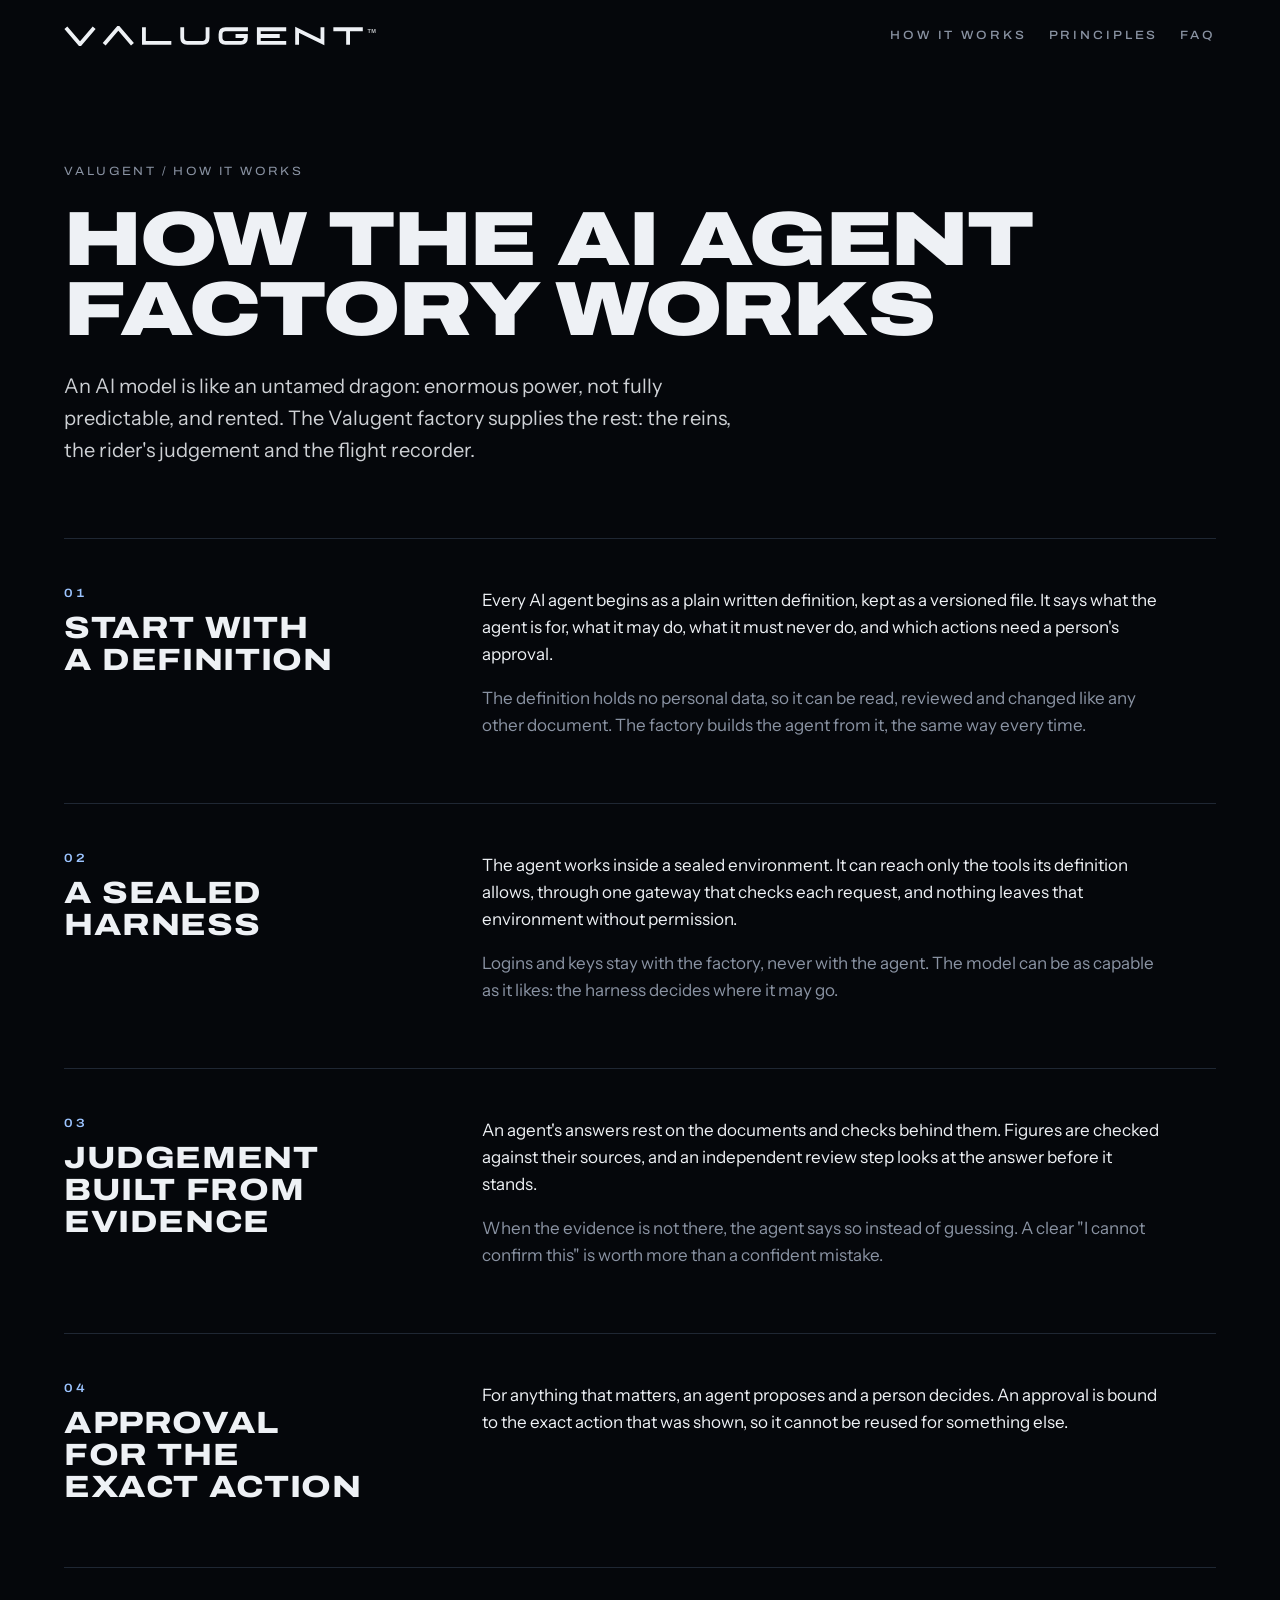
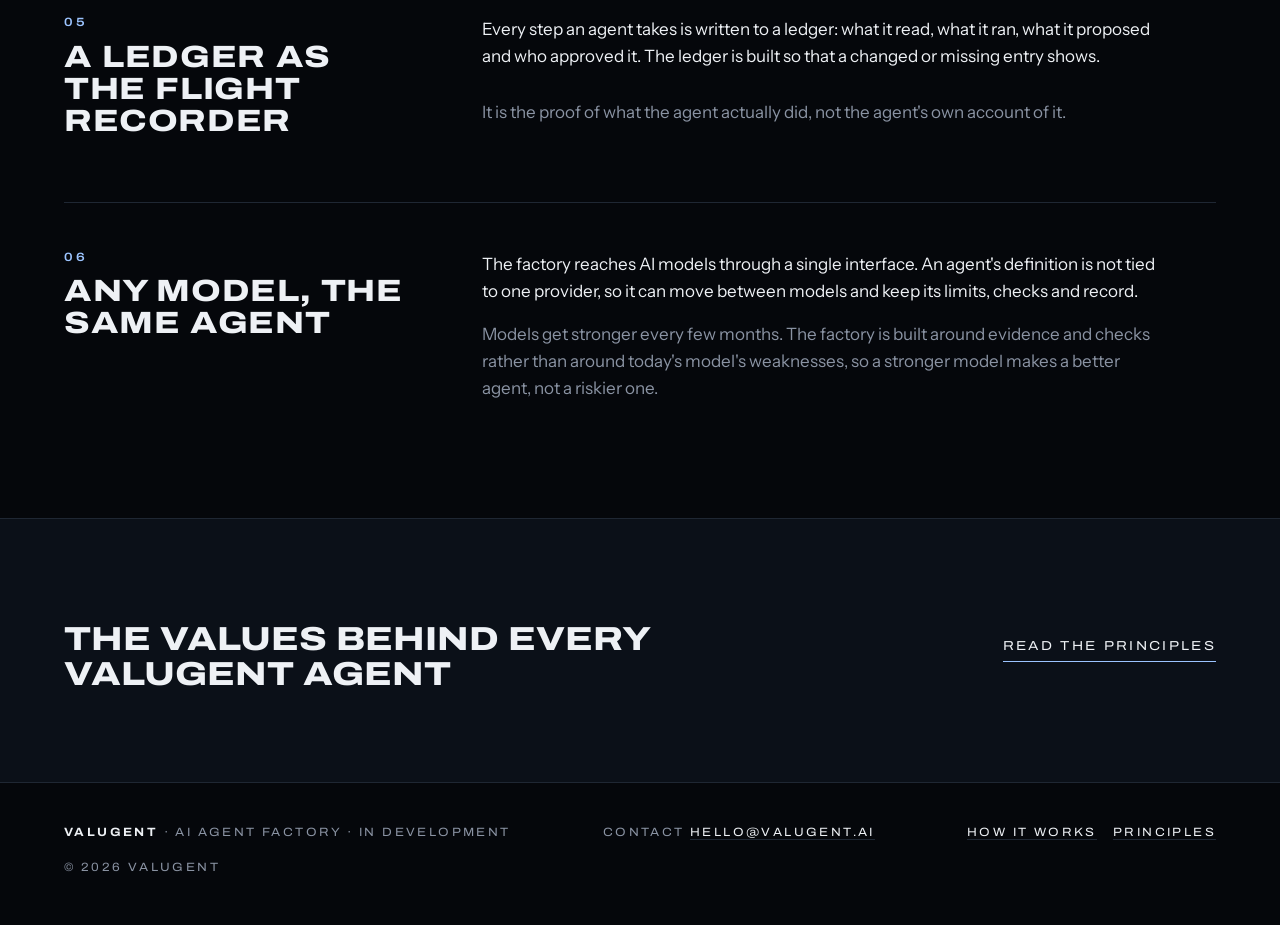
==== approach/index.html @ 18ab92a9 "Logo: a small TM beside VALUGENT (trade mark filed 27 Nov 2026) Co-Authored-By: Claude Opus 5.5 <nor" ====
<!DOCTYPE html>
<html lang="en">
<head>
<meta charset="utf-8">
<meta name="viewport" content="width=device-width, initial-scale=1">
<title>How the AI agent factory works | Valugent</title>
<meta name="description" content="How the Valugent AI agent factory builds trustworthy AI agents: a written definition, a sealed harness, evidence-based judgement, approval for each exact action, and a ledger of everything the agent does.">
<link rel="canonical" href="https://valugent.ai/approach/">
<meta name="robots" content="index, follow, max-image-preview:large">
<meta name="theme-color" content="#05070b">
<link rel="icon" href="/favicon.svg" type="image/svg+xml">
<link rel="apple-touch-icon" href="/apple-touch-icon.png">
<meta property="og:type" content="website">
<meta property="og:site_name" content="Valugent">
<meta property="og:locale" content="en_AU">
<meta property="og:title" content="How the AI agent factory works | Valugent">
<meta property="og:description" content="How the Valugent AI agent factory builds trustworthy AI agents: a written definition, a sealed harness, evidence-based judgement, approval for each exact action, and a ledger of everything the agent does.">
<meta property="og:url" content="https://valugent.ai/approach/">
<meta property="og:image" content="https://valugent.ai/og.png">
<meta property="og:image:width" content="1200">
<meta property="og:image:height" content="630">
<meta property="og:image:alt" content="Valugent: values-driven AI agents">
<meta name="twitter:card" content="summary_large_image">
<meta name="twitter:title" content="How the AI agent factory works | Valugent">
<meta name="twitter:description" content="How the Valugent AI agent factory builds trustworthy AI agents: a written definition, a sealed harness, evidence-based judgement, approval for each exact action, and a ledger of everything the agent does.">
<meta name="twitter:image" content="https://valugent.ai/og.png">
<link rel="preconnect" href="https://fonts.googleapis.com">
<link rel="preconnect" href="https://fonts.gstatic.com" crossorigin>
<link href="https://fonts.googleapis.com/css2?family=Archivo:wdth,wght@62..125,400..900&family=Instrument+Sans:wght@400;500&display=swap" rel="stylesheet">
<script type="application/ld+json">
{
 "@context": "https://schema.org",
 "@graph": [
  {
   "@type": "Organization",
   "@id": "https://valugent.ai/#org",
   "name": "Valugent",
   "url": "https://valugent.ai/",
   "logo": "https://valugent.ai/apple-touch-icon.png",
   "email": "hello@valugent.ai",
   "description": "Valugent is an AI agent factory building values-driven, trustworthy AI agents.",
   "slogan": "Values-driven AI agents"
  },
  {
   "@type": "BreadcrumbList",
   "itemListElement": [
    {
     "@type": "ListItem",
     "position": 1,
     "name": "Valugent",
     "item": "https://valugent.ai/"
    },
    {
     "@type": "ListItem",
     "position": 2,
     "name": "How it works",
     "item": "https://valugent.ai/approach/"
    }
   ]
  },
  {
   "@type": "WebPage",
   "name": "How the AI agent factory works",
   "url": "https://valugent.ai/approach/",
   "about": {
    "@id": "https://valugent.ai/#org"
   }
  }
 ]
}
</script>
<style>

/* One visual world: a thinking brain in the dark, its connections firing. Full-bleed bands, wide uppercase display type, a quiet top bar. */
:root {
  --night: #05070b;
  --deep: #0b1018;
  --ink: #eef1f5;
  --dim: #8a93a3;
  --line: #1f2733;
  --glow: #9cc4ff;
  --display: "Archivo", "Helvetica Neue", Arial, sans-serif;
  --body: "Instrument Sans", "Helvetica Neue", Arial, sans-serif;
  color-scheme: dark;
}
* { box-sizing: border-box; margin: 0; }
html, body { background: var(--night); color: var(--ink); }
body { font-family: var(--body); font-size: 17px; line-height: 1.6; -webkit-font-smoothing: antialiased; }
a { color: var(--ink); }
a:focus-visible { outline: 2px solid var(--glow); outline-offset: 4px; }

.bar {
  position: absolute; inset: 0 0 auto 0; z-index: 3;
  display: flex; justify-content: space-between; align-items: center; gap: 16px;
  padding: 26px clamp(16px, 5vw, 64px);
}
.mark { display: block; width: clamp(179px, 25.3vw, 316px); height: auto; color: var(--ink); }
.status {
  font-family: var(--display); font-weight: 500; font-stretch: 110%;
  letter-spacing: 0.24em; font-size: 12px; text-transform: uppercase; color: var(--dim);
}

.hero {
  position: relative; overflow: hidden;
  min-height: min(760px, 92svh);
  display: grid; align-items: end;
  padding: 140px clamp(16px, 5vw, 64px) clamp(56px, 9vw, 110px);
}
.hero { cursor: grab; touch-action: pan-y; }
.hero.dragging { cursor: grabbing; user-select: none; -webkit-user-select: none; }
#brain { position: absolute; inset: 0; width: 100%; height: 100%; display: block; }
.hero::after {
  content: ""; position: absolute; inset: 0; z-index: 1; pointer-events: none;
  background: linear-gradient(90deg, rgba(5,7,11,0.78) 0%, rgba(5,7,11,0.3) 45%, rgba(5,7,11,0) 70%),
              linear-gradient(0deg, rgba(5,7,11,0.9) 0%, rgba(5,7,11,0) 38%);
}
.hero-copy { position: relative; z-index: 2; display: grid; gap: 28px; max-width: 1100px; }
h1 {
  font-family: var(--display); font-weight: 900; font-stretch: 125%;
  text-transform: uppercase; line-height: 0.92; letter-spacing: -0.01em;
  font-size: clamp(36px, 6.4vw, 100px);
  text-wrap: balance;
}
.lede { max-width: 34em; font-size: clamp(17px, 1.6vw, 20px); color: var(--ink); opacity: 0.86; text-wrap: pretty; }

.band {
  border-top: 1px solid var(--line);
  background: var(--deep);
  padding: clamp(56px, 8vw, 104px) clamp(16px, 5vw, 64px);
  display: grid; grid-template-columns: repeat(4, minmax(0, 1fr)); gap: clamp(24px, 4vw, 56px);
}
.part { display: grid; gap: 10px; align-content: start; }
.part h2 {
  font-family: var(--display); font-weight: 800; font-stretch: 125%;
  text-transform: uppercase; letter-spacing: 0.04em; font-size: clamp(20px, 2.2vw, 28px); line-height: 1.05;
}
.part p { color: var(--dim); max-width: 26em; }

footer {
  border-top: 1px solid var(--line);
  padding: 40px clamp(16px, 5vw, 64px) 48px;
  display: flex; flex-wrap: wrap; justify-content: space-between; gap: 16px 40px;
  font-family: var(--display); font-stretch: 110%; text-transform: uppercase;
  letter-spacing: 0.2em; font-size: 12px; color: var(--dim);
}
footer strong { color: var(--ink); font-weight: 700; }

.about {
  padding: clamp(64px, 9vw, 120px) clamp(16px, 5vw, 64px);
  display: grid; grid-template-columns: minmax(0, 5fr) minmax(0, 7fr); gap: clamp(28px, 5vw, 80px);
  border-top: 1px solid var(--line);
}
.label {
  font-family: var(--display); font-weight: 600; font-stretch: 115%; text-transform: uppercase;
  letter-spacing: 0.24em; font-size: 12px; color: var(--glow);
}
.about h2, .principles h2 {
  font-family: var(--display); font-weight: 900; font-stretch: 125%; text-transform: uppercase;
  line-height: 0.98; font-size: clamp(30px, 4.2vw, 60px); margin-top: 16px; text-wrap: balance;
}
.about .copy { display: grid; gap: 20px; max-width: 38em; align-content: start; font-size: clamp(17px, 1.4vw, 19px); }
.about .copy p { color: var(--dim); }
.about .copy p:first-child { color: var(--ink); }
.principles { padding: clamp(64px, 9vw, 120px) clamp(16px, 5vw, 64px); border-top: 1px solid var(--line); }
.principles ol {
  list-style: none; padding: 0; margin-top: clamp(32px, 4vw, 56px);
  display: grid; grid-template-columns: repeat(auto-fit, minmax(220px, 1fr)); gap: 1px; background: var(--line);
  border: 1px solid var(--line);
}
.principles li { background: var(--night); padding: 28px 24px 32px; display: grid; gap: 10px; align-content: start; }
.principles li span {
  font-family: var(--display); font-stretch: 110%; font-size: 12px; letter-spacing: 0.2em; color: var(--glow);
  font-variant-numeric: tabular-nums;
}
.principles h3 {
  font-family: var(--display); font-weight: 800; font-stretch: 120%; text-transform: uppercase;
  letter-spacing: 0.03em; font-size: 19px; line-height: 1.15;
}
.principles li p { color: var(--dim); font-size: 16px; }
footer a { color: var(--ink); text-decoration: none; border-bottom: 1px solid var(--line); }
footer a:hover, footer a:focus-visible { border-color: var(--ink); }
.status a { color: var(--dim); text-decoration: none; }
.status a:hover, .status a:focus-visible { color: var(--ink); }

@media (max-width: 760px) {
  .about { grid-template-columns: 1fr; }
  .band { grid-template-columns: 1fr 1fr; }
  .status { display: none; }
}

.status { display: flex; gap: 22px; }
.page .bar { position: relative; }
.crumbs { font-family: var(--display); font-stretch: 110%; text-transform: uppercase; letter-spacing: 0.2em;
  font-size: 12px; color: var(--dim); }
.crumbs a { color: var(--dim); text-decoration: none; }
.crumbs a:hover, .crumbs a:focus-visible { color: var(--ink); }
.page-head { padding: clamp(40px, 7vw, 96px) clamp(16px, 5vw, 64px) clamp(40px, 6vw, 72px); display: grid; gap: 24px;
  max-width: 1200px; }
.page-head h1 { font-size: clamp(36px, 6vw, 92px); }
.prose { padding: 0 clamp(16px, 5vw, 64px) clamp(64px, 9vw, 120px); display: grid; gap: clamp(40px, 5vw, 64px); }
.prose section { display: grid; grid-template-columns: minmax(0, 4fr) minmax(0, 8fr); gap: clamp(20px, 4vw, 64px);
  border-top: 1px solid var(--line); padding-top: clamp(28px, 4vw, 48px); }
.prose h2 { font-family: var(--display); font-weight: 800; font-stretch: 120%; text-transform: uppercase;
  font-size: clamp(22px, 2.4vw, 32px); line-height: 1.05; letter-spacing: 0.02em; text-wrap: balance; }
.prose h2 span { display: block; font-size: 12px; letter-spacing: 0.24em; color: var(--glow); margin-bottom: 12px;
  font-weight: 600; font-variant-numeric: tabular-nums; }
.prose .body { display: grid; gap: 16px; max-width: 40em; color: var(--dim); font-size: clamp(17px, 1.3vw, 19px); }
.prose .body p:first-child { color: var(--ink); }
.prose .body ul { margin: 0; padding-left: 1.2em; display: grid; gap: 8px; }
.faq { padding: clamp(64px, 9vw, 120px) clamp(16px, 5vw, 64px); border-top: 1px solid var(--line); }
.faq h2 { font-family: var(--display); font-weight: 900; font-stretch: 125%; text-transform: uppercase; line-height: 0.98;
  font-size: clamp(30px, 4.2vw, 60px); margin-top: 16px; text-wrap: balance; }
.faq dl { margin: clamp(32px, 4vw, 56px) 0 0; display: grid; gap: 0; border-top: 1px solid var(--line); }
.faq .qa { display: grid; grid-template-columns: minmax(0, 5fr) minmax(0, 7fr); gap: clamp(16px, 4vw, 64px);
  padding: 28px 0; border-bottom: 1px solid var(--line); }
.faq dt { font-family: var(--display); font-weight: 700; font-stretch: 115%; font-size: clamp(18px, 1.6vw, 22px);
  line-height: 1.25; }
.faq dd { margin: 0; color: var(--dim); max-width: 40em; }
.more { display: inline-block; margin-top: 28px; font-family: var(--display); font-stretch: 115%; text-transform: uppercase;
  letter-spacing: 0.18em; font-size: 13px; color: var(--ink); text-decoration: none; border-bottom: 1px solid var(--glow);
  padding-bottom: 4px; }
.more:hover, .more:focus-visible { color: var(--glow); }
.cta { display: flex; flex-wrap: wrap; align-items: center; gap: 14px 24px; }
.cta span { color: var(--dim); font-size: 15px; max-width: 26em; }
.btn { display: inline-block; font-family: var(--display); font-weight: 700; font-stretch: 115%; text-transform: uppercase;
  letter-spacing: 0.16em; font-size: 13px; color: #05070b; background: var(--ink); text-decoration: none;
  padding: 15px 26px; border-radius: 2px; transition: background 0.2s, box-shadow 0.2s; }
.btn:hover, .btn:focus-visible { background: var(--glow); box-shadow: 0 0 28px rgba(156,196,255,0.35); }
.next { padding: clamp(48px, 7vw, 96px) clamp(16px, 5vw, 64px); border-top: 1px solid var(--line); background: var(--deep);
  display: flex; flex-wrap: wrap; gap: 16px 48px; align-items: baseline; justify-content: space-between; }
.next p { font-family: var(--display); font-weight: 800; font-stretch: 120%; text-transform: uppercase;
  font-size: clamp(22px, 2.6vw, 36px); line-height: 1.05; max-width: 22em; }
/* the cursor: a small node of light with a ring that follows it (mouse and trackpad only) */
.cur-dot, .cur-ring { position: fixed; left: 0; top: 0; pointer-events: none; z-index: 9999; border-radius: 50%;
  opacity: 0; transition: opacity 0.2s; will-change: transform; }
.cur-dot { width: 6px; height: 6px; margin: -3px 0 0 -3px; background: #eef1f5;
  box-shadow: 0 0 10px 2px rgba(156, 196, 255, 0.9); }
.cur-ring { width: 24px; height: 24px; margin: -12px 0 0 -12px; border: 1px solid rgba(156, 196, 255, 0.55);
  transition: opacity 0.2s, width 0.25s, height 0.25s, margin 0.25s, border-color 0.25s, background 0.25s; }
.has-cursor .cur-dot, .has-cursor .cur-ring { opacity: 1; }
.has-cursor, .has-cursor * , .has-cursor .hero { cursor: none !important; }
.cur-ring.link { width: 38px; height: 38px; margin: -19px 0 0 -19px; background: rgba(156, 196, 255, 0.08);
  border-color: rgba(156, 196, 255, 0.9); }
.cur-ring.brain { width: 44px; height: 44px; margin: -22px 0 0 -22px; border-style: dashed;
  border-color: rgba(156, 196, 255, 0.7); }
.cur-ring.down { width: 16px; height: 16px; margin: -8px 0 0 -8px; background: rgba(156, 196, 255, 0.18); }
/* it fires like a neuron: the dot flashes now and then, a click sends out a burst, and moving leaves faint sparks */
.has-cursor .cur-dot { animation: cur-fire 2.6s infinite; }
@keyframes cur-fire {
  0%, 82%, 100% { box-shadow: 0 0 10px 2px rgba(156, 196, 255, 0.9); background: #eef1f5; }
  86% { box-shadow: 0 0 22px 7px rgba(190, 220, 255, 1), 0 0 44px 14px rgba(156, 196, 255, 0.45); background: #fff; }
  90% { box-shadow: 0 0 8px 1px rgba(156, 196, 255, 0.7); }
  93% { box-shadow: 0 0 18px 5px rgba(190, 220, 255, 0.95); background: #fff; }
}
.cur-burst, .cur-spark { position: fixed; left: 0; top: 0; pointer-events: none; z-index: 9998; }
.cur-burst i { position: absolute; width: 20px; height: 20px; margin: -10px 0 0 -10px; border-radius: 50%;
  border: 1.5px solid rgba(190, 220, 255, 0.95); box-shadow: 0 0 14px rgba(156, 196, 255, 0.8);
  animation: cur-burst 0.6s ease-out forwards; }
@keyframes cur-burst { from { transform: scale(0.4); opacity: 1; } to { transform: scale(4.2); opacity: 0; } }
.cur-spark i { position: absolute; width: 3px; height: 3px; margin: -1.5px 0 0 -1.5px; border-radius: 50%;
  background: #dce9ff; box-shadow: 0 0 6px 1px rgba(156, 196, 255, 0.9); animation: cur-spark 0.7s ease-out forwards; }
@keyframes cur-spark { to { transform: translate(var(--dx), var(--dy)) scale(0.2); opacity: 0; } }
@media (prefers-reduced-motion: reduce) { .has-cursor .cur-dot { animation: none; } }
/* the principles grid: five across on wide screens, and no filled gap where a row is short */
.principles ol { background: none; border: none; gap: 0; }
.principles li { border: 1px solid var(--line); margin: 0 -1px -1px 0; }
@media (min-width: 1100px) { .principles ol { grid-template-columns: repeat(5, minmax(0, 1fr)); } }
@media (max-width: 760px) {
  .status { display: flex !important; gap: 14px; font-size: 11px; letter-spacing: 0.16em; }
  .prose section, .faq .qa { grid-template-columns: 1fr; }
}
@media (max-width: 760px) { .bar { flex-wrap: wrap; row-gap: 14px; } }
@media (max-width: 480px) {
  h1, .page-head h1 { font-stretch: 100%; font-size: clamp(30px, 9.4vw, 44px); }
  .about h2, .principles h2, .faq h2 { font-stretch: 105%; font-size: clamp(26px, 8vw, 40px); }
  .next p { font-stretch: 105%; }
}

</style>
</head>
<body class="page">
<header class="bar">
  <a href="/" aria-label="Valugent home"><svg class="mark" viewBox="-4 -4 1072 68" role="img" aria-label="Valugent"><g fill="none" stroke="currentColor" stroke-width="13" stroke-linejoin="miter" stroke-miterlimit="10"><path transform="translate(0 0)" d="M2,2 L50,58 L98,2"/><path transform="translate(130 0)" d="M2,58 L50,2 L98,58"/><path transform="translate(260 0)" d="M7,0 V53 H100"/><path transform="translate(390 0)" d="M7,0 V36 Q7,53 24,53 H76 Q93,53 93,36 V0"/><path transform="translate(520 0)" d="M100,7 H24 Q7,7 7,24 V36 Q7,53 24,53 H76 Q93,53 93,36 V30 H58"/><path transform="translate(650 0)" d="M100,7 H7 V53 H100 M7,30 H78"/><path transform="translate(780 0)" d="M7,60 V9 L93,51 V0"/><path transform="translate(910 0)" d="M0,7 H100 M50,7 V60"/></g><text x="1026" y="20" fill="currentColor" font-family="Helvetica, Arial, sans-serif" font-size="19" font-weight="700" letter-spacing="1" opacity="0.8" aria-hidden="true">TM</text></svg></a>
  <nav class="status" aria-label="Main"><a href="/approach/" aria-current="page">How it works</a><a href="/principles/">Principles</a><a href="/#faq">FAQ</a></nav>
</header>
<main>
  <div class="page-head">
    <p class="crumbs"><a href="/">Valugent</a> / How it works</p>
    <h1>How the AI agent factory works</h1>
    <p class="lede">An AI model is like an untamed dragon: enormous power, not fully predictable, and rented. The Valugent factory supplies the rest: the reins, the rider's judgement and the flight recorder.</p>
  </div>
  <div class="prose">
    <section><h2><span>01</span>Start with a definition</h2><div class="body"><p>Every AI agent begins as a plain written definition, kept as a versioned file. It says what the agent is for, what it may do, what it must never do, and which actions need a person's approval.</p><p>The definition holds no personal data, so it can be read, reviewed and changed like any other document. The factory builds the agent from it, the same way every time.</p></div></section>
    <section><h2><span>02</span>A sealed harness</h2><div class="body"><p>The agent works inside a sealed environment. It can reach only the tools its definition allows, through one gateway that checks each request, and nothing leaves that environment without permission.</p><p>Logins and keys stay with the factory, never with the agent. The model can be as capable as it likes: the harness decides where it may go.</p></div></section>
    <section><h2><span>03</span>Judgement built from evidence</h2><div class="body"><p>An agent's answers rest on the documents and checks behind them. Figures are checked against their sources, and an independent review step looks at the answer before it stands.</p><p>When the evidence is not there, the agent says so instead of guessing. A clear "I cannot confirm this" is worth more than a confident mistake.</p></div></section>
    <section><h2><span>04</span>Approval for the exact action</h2><div class="body"><p>For anything that matters, an agent proposes and a person decides. An approval is bound to the exact action that was shown, so it cannot be reused for something else.</p></div></section>
    <section><h2><span>05</span>A ledger as the flight recorder</h2><div class="body"><p>Every step an agent takes is written to a ledger: what it read, what it ran, what it proposed and who approved it. The ledger is built so that a changed or missing entry shows.</p><p>It is the proof of what the agent actually did, not the agent's own account of it.</p></div></section>
    <section><h2><span>06</span>Any model, the same agent</h2><div class="body"><p>The factory reaches AI models through a single interface. An agent's definition is not tied to one provider, so it can move between models and keep its limits, checks and record.</p><p>Models get stronger every few months. The factory is built around evidence and checks rather than around today's model's weaknesses, so a stronger model makes a better agent, not a riskier one.</p></div></section>
  </div>
  <div class="next"><p>The values behind every Valugent agent</p><a class="more" href="/principles/">Read the principles</a></div>

</main>
<footer>
  <span><strong>Valugent</strong> &middot; AI agent factory &middot; in development</span>
  <span>Contact <a href="mailto:hello@valugent.ai">hello@valugent.ai</a></span>
  <span><a href="/approach/">How it works</a> &nbsp; <a href="/principles/">Principles</a></span>
  <span>&copy; 2026 Valugent</span>
</footer>
<script>
(() => {
  // the cursor: on a mouse or trackpad only; touch screens and keyboards keep their own
  if (!matchMedia("(pointer: fine)").matches) return;
  const still = matchMedia("(prefers-reduced-motion: reduce)").matches;
  const dot = document.createElement("div"), ring = document.createElement("div");
  dot.className = "cur-dot"; ring.className = "cur-ring";
  document.body.append(dot, ring);
  let x = -100, y = -100, rx = -100, ry = -100, shown = false;
  addEventListener("pointermove", e => {
    if (e.pointerType !== "mouse") return;
    x = e.clientX; y = e.clientY;
    if (!shown) { shown = true; rx = x; ry = y; }
    document.documentElement.classList.add("has-cursor");   // back on as soon as the mouse returns to the page
    const t = e.target;
    ring.classList.toggle("link", !!t.closest("a, button"));
    ring.classList.toggle("brain", !t.closest("a, button") && !!t.closest(".hero"));
  });
  function flash(cls, life) {                               // a short-lived spot of light where the cursor is
    const el = document.createElement("div"), i = document.createElement("i");
    el.className = cls; el.style.transform = `translate(${x}px, ${y}px)`;
    if (cls === "cur-spark") {
      const a = Math.random() * Math.PI * 2, r = 8 + Math.random() * 14;
      i.style.setProperty("--dx", `${Math.cos(a) * r}px`); i.style.setProperty("--dy", `${Math.sin(a) * r}px`);
    }
    el.append(i); document.body.append(el);
    setTimeout(() => el.remove(), life);
  }
  let lastSpark = 0, sx = 0, sy = 0;
  if (!still) addEventListener("pointermove", e => {
    if (e.pointerType !== "mouse") return;
    const now = performance.now(), d = Math.hypot(e.clientX - sx, e.clientY - sy);
    if (now - lastSpark > 45 && d > 18) { lastSpark = now; sx = e.clientX; sy = e.clientY; flash("cur-spark", 750); }
  });
  addEventListener("pointerdown", e => { ring.classList.add("down"); if (!still && e.pointerType === "mouse") flash("cur-burst", 650); });
  addEventListener("pointerup", () => ring.classList.remove("down"));
  document.addEventListener("mouseleave", () => document.documentElement.classList.remove("has-cursor"));
  (function move() {
    rx += (x - rx) * (still ? 1 : 0.18); ry += (y - ry) * (still ? 1 : 0.18);
    dot.style.transform = `translate(${x}px, ${y}px)`;
    ring.style.transform = `translate(${rx}px, ${ry}px)`;
    requestAnimationFrame(move);
  })();
})();
</script>

</body>
</html>
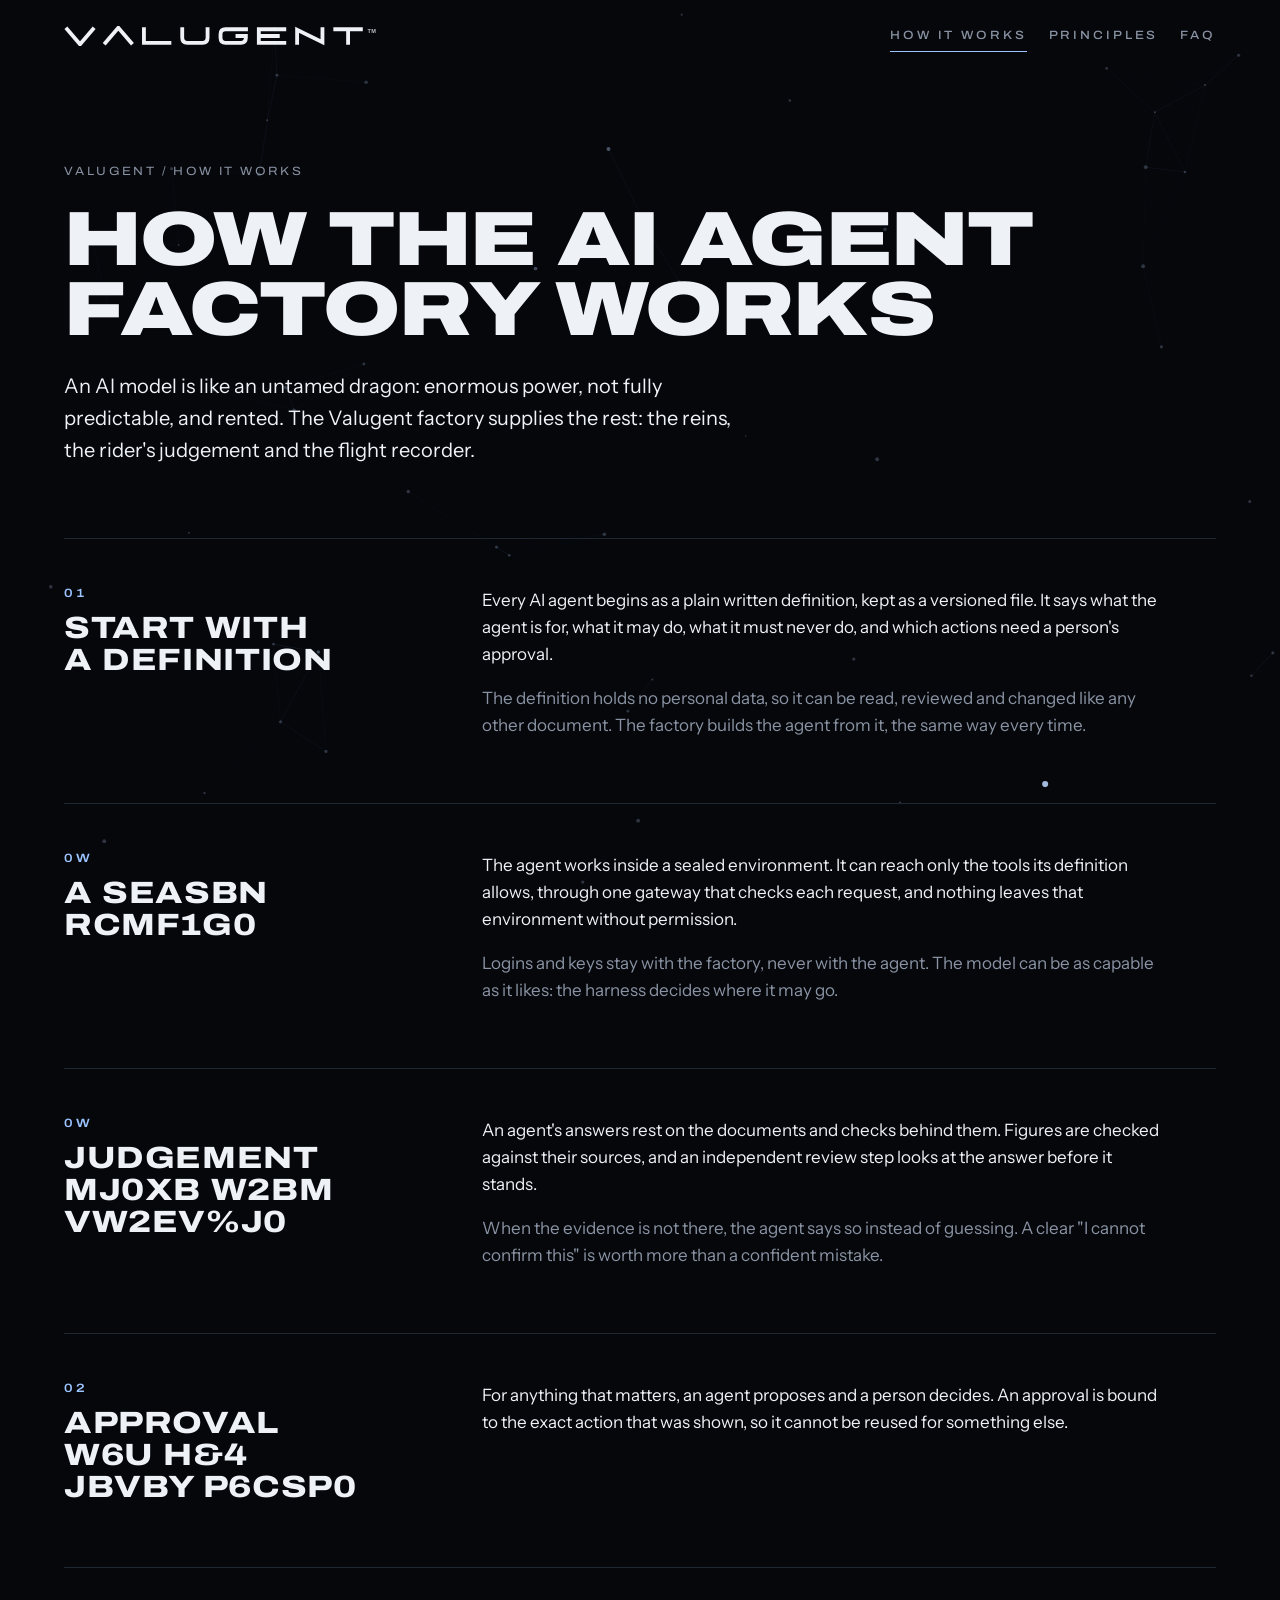
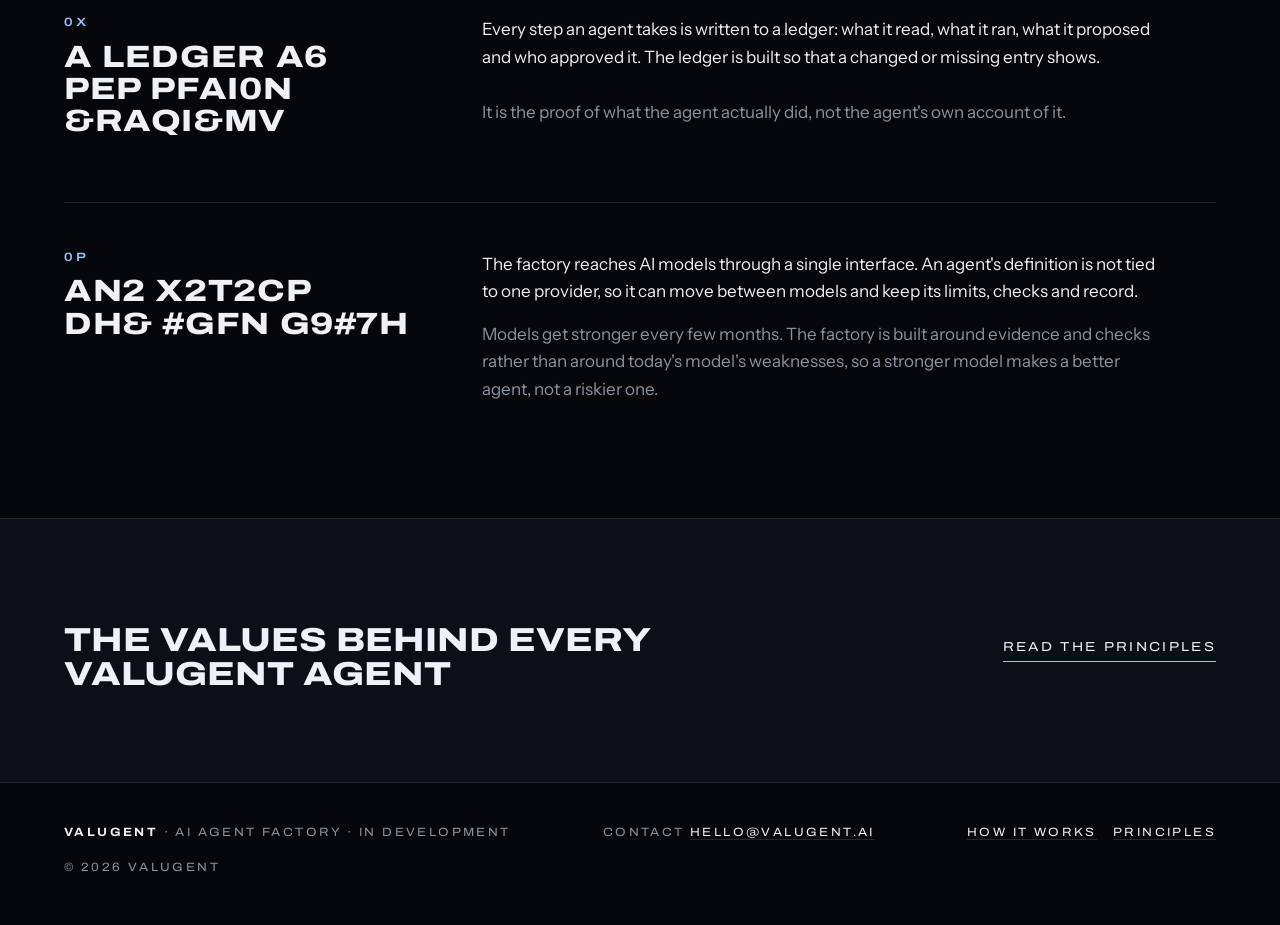
==== commit 32ba3bf5: "Effects: headline rise, scroll reveals, band signal, card spotlight, decoding headings, drifting neu" ====
--- a/approach/index.html
+++ b/approach/index.html
@@ -24,6 +24,7 @@
 <meta name="twitter:title" content="How the AI agent factory works | Valugent">
 <meta name="twitter:description" content="How the Valugent AI agent factory builds trustworthy AI agents: a written definition, a sealed harness, evidence-based judgement, approval for each exact action, and a ledger of everything the agent does.">
 <meta name="twitter:image" content="https://valugent.ai/og.png">
+<script>matchMedia("(prefers-reduced-motion: reduce)").matches || document.documentElement.classList.add("fx")</script>
 <link rel="preconnect" href="https://fonts.googleapis.com">
 <link rel="preconnect" href="https://fonts.gstatic.com" crossorigin>
 <link href="https://fonts.googleapis.com/css2?family=Archivo:wdth,wght@62..125,400..900&family=Instrument+Sans:wght@400;500&display=swap" rel="stylesheet">
@@ -261,6 +262,74 @@
   background: #dce9ff; box-shadow: 0 0 6px 1px rgba(156, 196, 255, 0.9); animation: cur-spark 0.7s ease-out forwards; }
 @keyframes cur-spark { to { transform: translate(var(--dx), var(--dy)) scale(0.2); opacity: 0; } }
 @media (prefers-reduced-motion: reduce) { .has-cursor .cur-dot { animation: none; } }
+/* effects (only when motion is welcome): the headline rises in, sections light up as they come into view, a signal
+   runs along the band, the cards glow where the cursor is, and the brain drifts back as you scroll */
+.progress { position: fixed; inset: 0 0 auto 0; height: 2px; z-index: 50; pointer-events: none; transform-origin: 0 50%;
+  transform: scaleX(var(--sp, 0)); background: linear-gradient(90deg, rgba(156,196,255,0), var(--glow) 40%, #fff);
+  box-shadow: 0 0 12px rgba(156,196,255,0.8); }
+.hero h1 .w { display: inline-block; overflow: hidden; vertical-align: top; padding-bottom: 0.06em; margin-bottom: -0.06em; }
+.hero h1 .w > span { display: inline-block; }
+.shine { background: linear-gradient(100deg, var(--ink) 35%, #cfe2ff 46%, #fff 50%, #cfe2ff 54%, var(--ink) 65%);
+  background-size: 300% 100%; background-position: 100% 0; -webkit-background-clip: text; background-clip: text;
+  color: transparent; }
+.fx .hero h1 .w > span { animation: rise 1.1s cubic-bezier(0.2, 0.8, 0.2, 1) both; animation-delay: var(--d, 0s); }
+.fx .hero h1 .shine { animation: rise 1.1s cubic-bezier(0.2, 0.8, 0.2, 1) both, shine 7s ease-in-out 1.6s infinite;
+  animation-delay: var(--d, 0s), calc(var(--d, 0s) + 1.6s); }
+@keyframes rise { from { transform: translateY(105%); } }
+@keyframes shine { 0% { background-position: 100% 0; } 30%, 100% { background-position: 0 0; } }
+.fx .hero .lede { animation: fade-up 1s cubic-bezier(0.2, 0.8, 0.2, 1) 0.55s both; }
+.fx .hero .cta { animation: fade-up 1s cubic-bezier(0.2, 0.8, 0.2, 1) 0.75s both; }
+@keyframes fade-up { from { opacity: 0; transform: translateY(18px); } }
+.fx #brain { transform: scale(calc(1 + var(--hp, 0) * 0.18)); opacity: calc(1 - var(--hp, 0) * 0.75); }
+.fx .hero-copy { transform: translateY(calc(var(--hp, 0) * -70px)); opacity: calc(1 - var(--hp, 0) * 1.1); }
+.btn { position: relative; overflow: hidden; }
+.btn::after { content: ""; position: absolute; inset: 0 auto 0 -60%; width: 40%; pointer-events: none;
+  background: linear-gradient(100deg, transparent, rgba(255,255,255,0.75), transparent); transform: skewX(-20deg); }
+.fx .btn::after { animation: sheen 4.8s ease-in-out 2s infinite; }
+@keyframes sheen { 0% { left: -60%; } 22%, 100% { left: 130%; } }
+.fx .btn { animation: fade-up 1s cubic-bezier(0.2, 0.8, 0.2, 1) 0.75s both, halo 3.2s ease-in-out 2s infinite; }
+@keyframes halo { 50% { box-shadow: 0 0 34px rgba(156,196,255,0.4); } }
+.fx .reveal { opacity: 0; transform: translateY(30px); filter: blur(6px);
+  transition: opacity 0.9s cubic-bezier(0.2, 0.7, 0.2, 1), transform 0.9s cubic-bezier(0.2, 0.7, 0.2, 1), filter 0.9s;
+  transition-delay: var(--rd, 0s); }
+.fx .reveal.in { opacity: 1; transform: none; filter: none; }
+.band { position: relative; overflow: hidden; }
+.band::before { content: ""; position: absolute; left: 0; top: -1px; height: 2px; width: 30%; pointer-events: none;
+  background: linear-gradient(90deg, transparent, var(--glow), #fff, transparent); box-shadow: 0 0 16px var(--glow);
+  transform: translateX(-100%); }
+.fx .band::before { animation: signal 4.5s cubic-bezier(0.5, 0, 0.5, 1) infinite; }
+@keyframes signal { to { transform: translateX(440%); } }
+.part h2 { transition: color 0.3s, text-shadow 0.3s; }
+.part:hover h2 { color: #fff; text-shadow: 0 0 24px rgba(156,196,255,0.6); }
+.principles li, .faq .qa { position: relative; }
+.principles li::before, .faq .qa::before { content: ""; position: absolute; inset: 0; pointer-events: none; opacity: 0;
+  transition: opacity 0.35s; background: radial-gradient(320px circle at var(--mx, 50%) var(--my, 50%),
+  rgba(156,196,255,0.14), transparent 60%); }
+.principles li:hover::before, .faq .qa:hover::before { opacity: 1; }
+.principles li { transition: border-color 0.35s, box-shadow 0.35s; }
+.principles li:hover { border-color: rgba(156,196,255,0.45); box-shadow: inset 0 0 0 1px rgba(156,196,255,0.15); z-index: 1; }
+.principles li h3 { transition: color 0.3s; }
+.principles li:hover h3 { color: #fff; }
+/* the band lights up part by part as the signal passes through it */
+.fx .band::before { animation-timing-function: linear; }
+.fx .part h2 { animation: lit 4.5s linear infinite; }
+.fx .part:nth-child(1) h2 { animation-delay: 0.55s; }
+.fx .part:nth-child(2) h2 { animation-delay: 1.25s; }
+.fx .part:nth-child(3) h2 { animation-delay: 1.95s; }
+.fx .part:nth-child(4) h2 { animation-delay: 2.65s; }
+@keyframes lit { 0%, 32%, 100% { color: var(--ink); text-shadow: none; }
+  6% { color: #fff; text-shadow: 0 0 18px rgba(156,196,255,0.95), 0 0 42px rgba(156,196,255,0.5); } }
+/* pages cross-fade into each other */
+@view-transition { navigation: auto; }
+::view-transition-old(root), ::view-transition-new(root) { animation-duration: 0.45s; }
+@media (prefers-reduced-motion: reduce) { @view-transition { navigation: none; } }
+/* faint neurons drifting behind the page below the hero */
+.neurons { position: fixed; inset: 0; width: 100%; height: 100%; z-index: 0; pointer-events: none; }
+main > *, footer { position: relative; z-index: 1; }
+.status a { position: relative; }
+.status a::after { content: ""; position: absolute; left: 0; right: 0; bottom: -6px; height: 1px; background: var(--glow);
+  transform: scaleX(0); transform-origin: 0 50%; transition: transform 0.3s; }
+.status a:hover::after, .status a:focus-visible::after, .status a[aria-current]::after { transform: scaleX(1); }
 /* the principles grid: five across on wide screens, and no filled gap where a row is short */
 .principles ol { background: none; border: none; gap: 0; }
 .principles li { border: 1px solid var(--line); margin: 0 -1px -1px 0; }
@@ -279,6 +348,7 @@
 </style>
 </head>
 <body class="page">
+<div class="progress" aria-hidden="true"></div>
 <header class="bar">
   <a href="/" aria-label="Valugent home"><svg class="mark" viewBox="-4 -4 1072 68" role="img" aria-label="Valugent"><g fill="none" stroke="currentColor" stroke-width="13" stroke-linejoin="miter" stroke-miterlimit="10"><path transform="translate(0 0)" d="M2,2 L50,58 L98,2"/><path transform="translate(130 0)" d="M2,58 L50,2 L98,58"/><path transform="translate(260 0)" d="M7,0 V53 H100"/><path transform="translate(390 0)" d="M7,0 V36 Q7,53 24,53 H76 Q93,53 93,36 V0"/><path transform="translate(520 0)" d="M100,7 H24 Q7,7 7,24 V36 Q7,53 24,53 H76 Q93,53 93,36 V30 H58"/><path transform="translate(650 0)" d="M100,7 H7 V53 H100 M7,30 H78"/><path transform="translate(780 0)" d="M7,60 V9 L93,51 V0"/><path transform="translate(910 0)" d="M0,7 H100 M50,7 V60"/></g><text x="1026" y="20" fill="currentColor" font-family="Helvetica, Arial, sans-serif" font-size="19" font-weight="700" letter-spacing="1" opacity="0.8" aria-hidden="true">TM</text></svg></a>
   <nav class="status" aria-label="Main"><a href="/approach/" aria-current="page">How it works</a><a href="/principles/">Principles</a><a href="/#faq">FAQ</a></nav>
@@ -351,6 +421,99 @@
   })();
 })();
 </script>
+<script>
+(() => {
+  // effects: off when someone asks for less motion, and the page reads the same without them
+  if (!document.documentElement.classList.contains("fx")) return;
+  const fine = matchMedia("(pointer: fine)").matches;
+  const els = document.querySelectorAll(
+    "main > section:not(.hero) > *, .principles li, .band .part, .faq .qa, .prose section, .page-head > *, .next > *");
+  els.forEach(el => {
+    el.classList.add("reveal");
+    const sibs = [...el.parentElement.children].filter(c => c.matches(".part, li, .qa"));
+    const i = sibs.indexOf(el);
+    if (i > 0) el.style.setProperty("--rd", `${Math.min(i, 6) * 0.08}s`);
+  });
+  const io = new IntersectionObserver(es => es.forEach(e => {
+    if (e.isIntersecting) { e.target.classList.add("in"); io.unobserve(e.target); }
+  }), { rootMargin: "0px 0px -8% 0px" });
+  els.forEach(el => io.observe(el));
+  const bar = document.querySelector(".progress"), hero = document.querySelector(".hero");
+  let queued = false;
+  function onScroll() {
+    queued = false;
+    const max = document.documentElement.scrollHeight - innerHeight;
+    if (bar) bar.style.setProperty("--sp", max > 0 ? (scrollY / max).toFixed(4) : 0);
+    if (hero) hero.style.setProperty("--hp", Math.min(1, scrollY / hero.offsetHeight).toFixed(4));
+  }
+  addEventListener("scroll", () => { if (!queued) { queued = true; requestAnimationFrame(onScroll); } }, { passive: true });
+  onScroll();
+  // headings decode into place the first time they come into view
+  const GLYPHS = "ABCDEFGHIJKLMNOPQRSTUVWXYZ0123456789#%&";
+  function decode(h) {
+    const nodes = [], walk = document.createTreeWalker(h, NodeFilter.SHOW_TEXT);
+    while (walk.nextNode()) nodes.push([walk.currentNode, walk.currentNode.nodeValue]);
+    if (!nodes.length) return;
+    h.setAttribute("aria-label", h.textContent); h.style.minHeight = `${h.offsetHeight}px`;
+    const start = performance.now(), dur = 900;
+    (function tick(now) {
+      const t = (now - start) / dur;
+      nodes.forEach(([n, text]) => {
+        n.nodeValue = [...text].map((c, i) => c === " " || t > 0.25 + 0.75 * i / text.length ? c
+          : GLYPHS[Math.floor(Math.random() * GLYPHS.length)]).join("");
+      });
+      if (t < 1) requestAnimationFrame(tick);
+      else { nodes.forEach(([n, text]) => { n.nodeValue = text; }); h.removeAttribute("aria-label"); h.style.minHeight = ""; }
+    })(start);
+  }
+  const heads = document.querySelectorAll(".about h2, .principles h2, .faq h2, .prose h2, .page-head h1, .part h2");
+  const hio = new IntersectionObserver(es => es.forEach(e => {
+    if (e.isIntersecting) { hio.unobserve(e.target); setTimeout(() => decode(e.target), 150); }
+  }), { rootMargin: "0px 0px -10% 0px" });
+  heads.forEach(h => hio.observe(h));
+  // faint neurons drift behind the page; nearby ones join, and now and then one fires
+  const cv = document.createElement("canvas"), cx = cv.getContext("2d");
+  cv.className = "neurons"; cv.setAttribute("aria-hidden", "true");
+  document.body.prepend(cv);
+  let W = 0, H = 0, dpr = 1, dots = [];
+  function fit() {
+    dpr = Math.min(devicePixelRatio || 1, 1.5); W = innerWidth; H = innerHeight;
+    cv.width = W * dpr; cv.height = H * dpr; cx.setTransform(dpr, 0, 0, dpr, 0, 0);
+    const want = Math.round(Math.min(70, W * H / 22000));
+    while (dots.length < want) dots.push({ x: Math.random() * W, y: Math.random() * H,
+      vx: (Math.random() - 0.5) * 0.12, vy: (Math.random() - 0.5) * 0.12, r: 0.8 + Math.random() * 1.2, f: 0 });
+    dots.length = want;
+  }
+  fit(); addEventListener("resize", fit);
+  (function drift() {
+    cx.clearRect(0, 0, W, H);
+    if (!hero || scrollY > hero.offsetHeight * 0.4) {
+      for (const d of dots) {
+        d.x = (d.x + d.vx + W) % W; d.y = (d.y + d.vy + H) % H; d.f *= 0.97;
+        if (Math.random() < 0.0012) d.f = 1;
+      }
+      for (let i = 0; i < dots.length; i++) for (let j = i + 1; j < dots.length; j++) {
+        const a = dots[i], b = dots[j], dd = Math.hypot(a.x - b.x, a.y - b.y);
+        if (dd < 140) {
+          cx.strokeStyle = `rgba(156,196,255,${(1 - dd / 140) * (0.07 + 0.3 * Math.max(a.f, b.f))})`;
+          cx.lineWidth = 1; cx.beginPath(); cx.moveTo(a.x, a.y); cx.lineTo(b.x, b.y); cx.stroke();
+        }
+      }
+      for (const d of dots) {
+        cx.fillStyle = `rgba(190,215,255,${0.22 + 0.7 * d.f})`;
+        cx.beginPath(); cx.arc(d.x, d.y, d.r + 1.6 * d.f, 0, Math.PI * 2); cx.fill();
+      }
+    }
+    requestAnimationFrame(drift);
+  })();
+  if (fine) addEventListener("pointermove", e => {           // the cards glow where the cursor is
+    const card = e.target.closest && e.target.closest(".principles li, .faq .qa");
+    if (!card) return;
+    const r = card.getBoundingClientRect();
+    card.style.setProperty("--mx", `${e.clientX - r.left}px`); card.style.setProperty("--my", `${e.clientY - r.top}px`);
+  });
+})();
+</script>
 
 </body>
 </html>
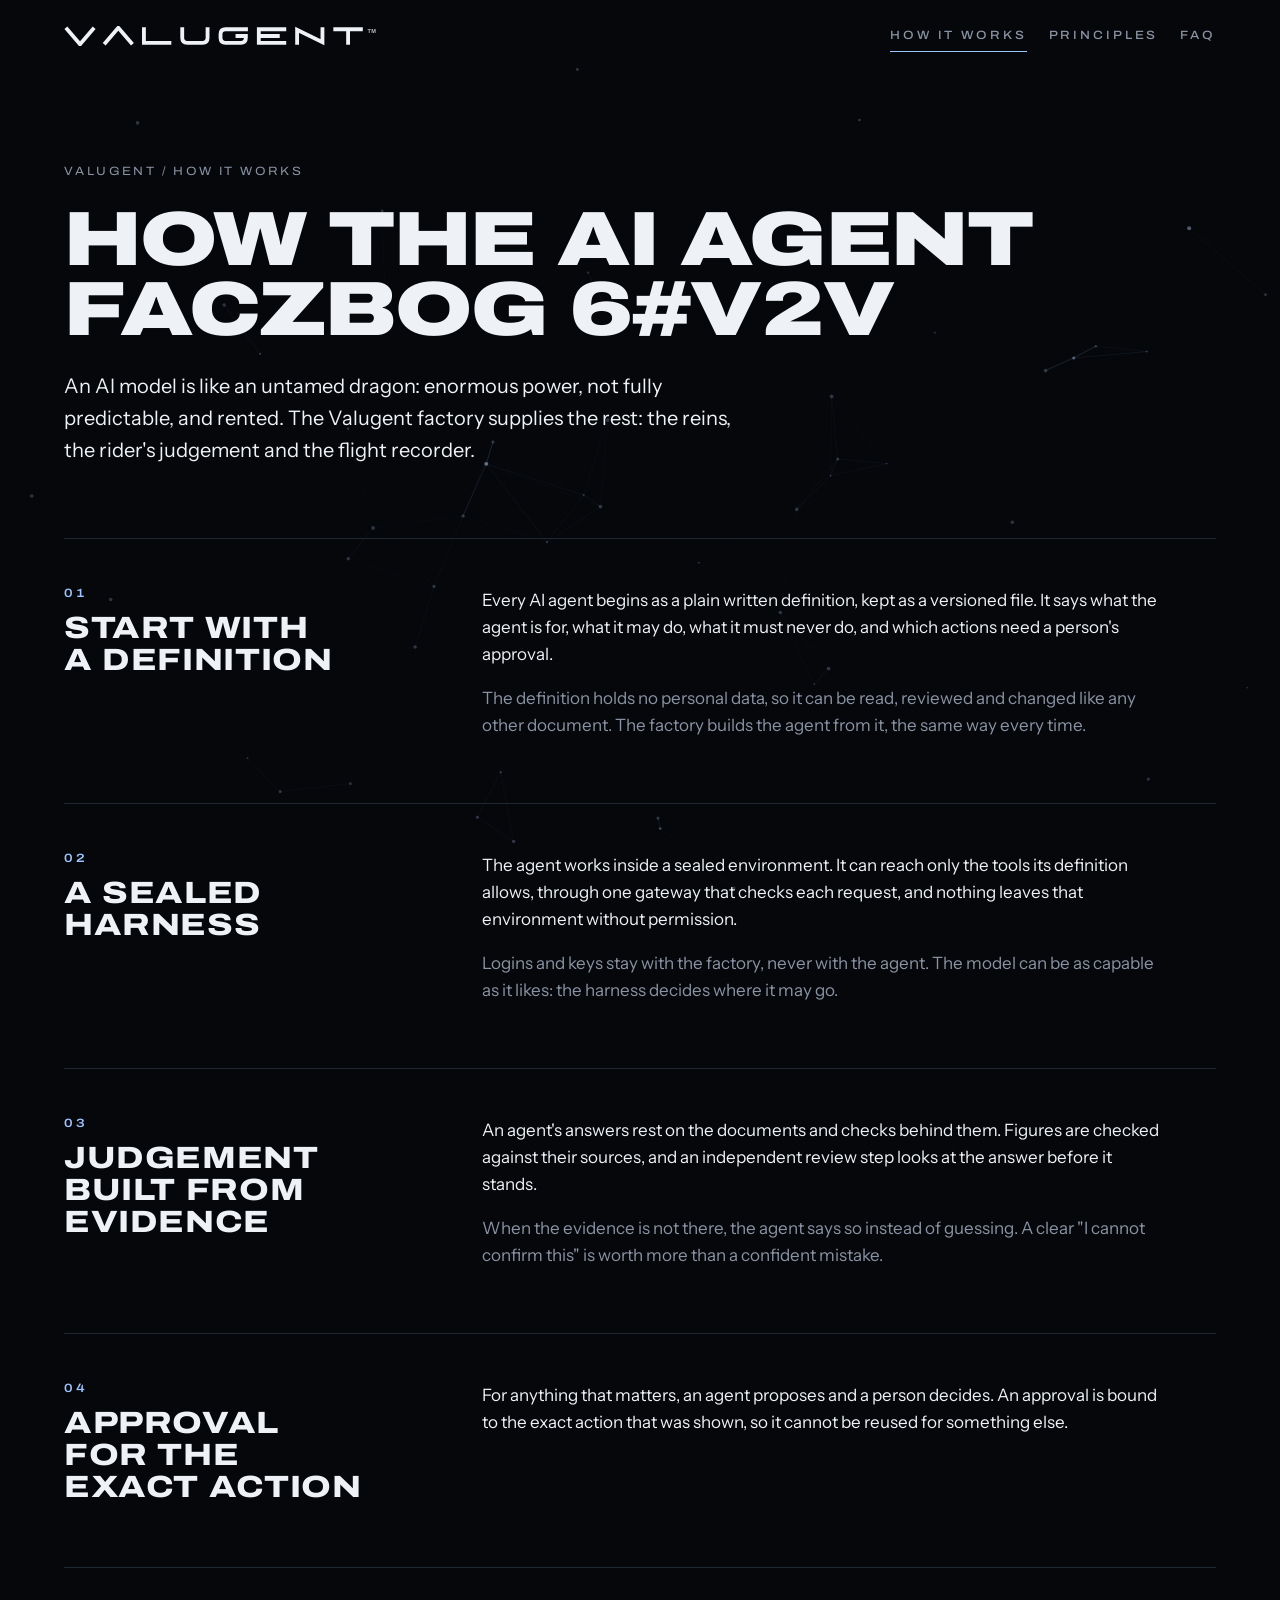
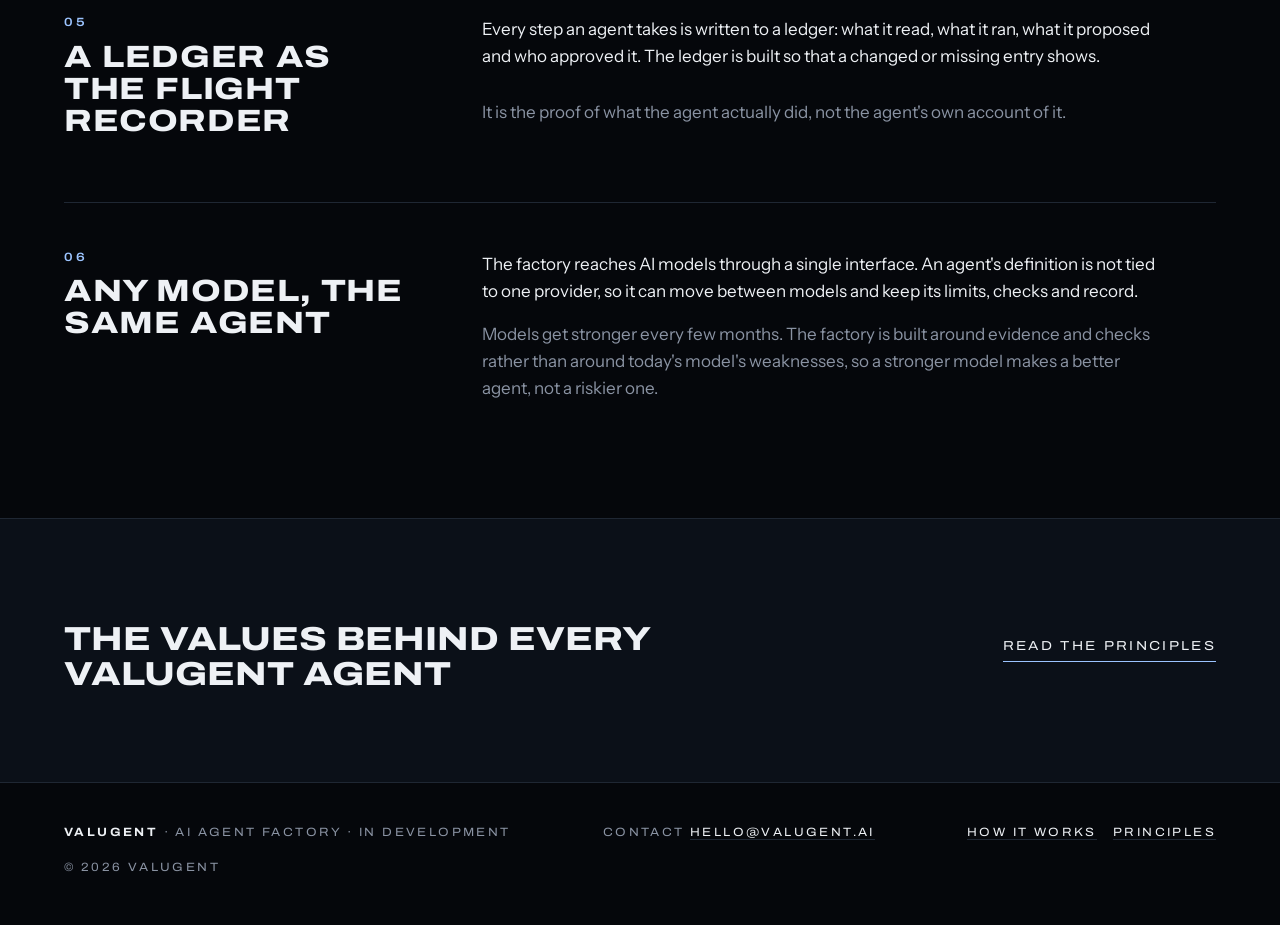
==== commit 8cb69344: "Headings: decode only the main titles, and more slowly Co-Authored-By: Claude Opus 5.5 <noreply@anth" ====
--- a/approach/index.html
+++ b/approach/index.html
@@ -455,9 +455,12 @@
     while (walk.nextNode()) nodes.push([walk.currentNode, walk.currentNode.nodeValue]);
     if (!nodes.length) return;
     h.setAttribute("aria-label", h.textContent); h.style.minHeight = `${h.offsetHeight}px`;
-    const start = performance.now(), dur = 900;
+    const start = performance.now(), dur = 1900;
+    let shown = 0;
     (function tick(now) {
       const t = (now - start) / dur;
+      if (t < 1 && now - shown < 70) return requestAnimationFrame(tick);   // a steady flicker, not a blur
+      shown = now;
       nodes.forEach(([n, text]) => {
         n.nodeValue = [...text].map((c, i) => c === " " || t > 0.25 + 0.75 * i / text.length ? c
           : GLYPHS[Math.floor(Math.random() * GLYPHS.length)]).join("");
@@ -466,7 +469,7 @@
       else { nodes.forEach(([n, text]) => { n.nodeValue = text; }); h.removeAttribute("aria-label"); h.style.minHeight = ""; }
     })(start);
   }
-  const heads = document.querySelectorAll(".about h2, .principles h2, .faq h2, .prose h2, .page-head h1, .part h2");
+  const heads = document.querySelectorAll(".about h2, .principles h2, .faq h2, .page-head h1");
   const hio = new IntersectionObserver(es => es.forEach(e => {
     if (e.isIntersecting) { hio.unobserve(e.target); setTimeout(() => decode(e.target), 150); }
   }), { rootMargin: "0px 0px -10% 0px" });
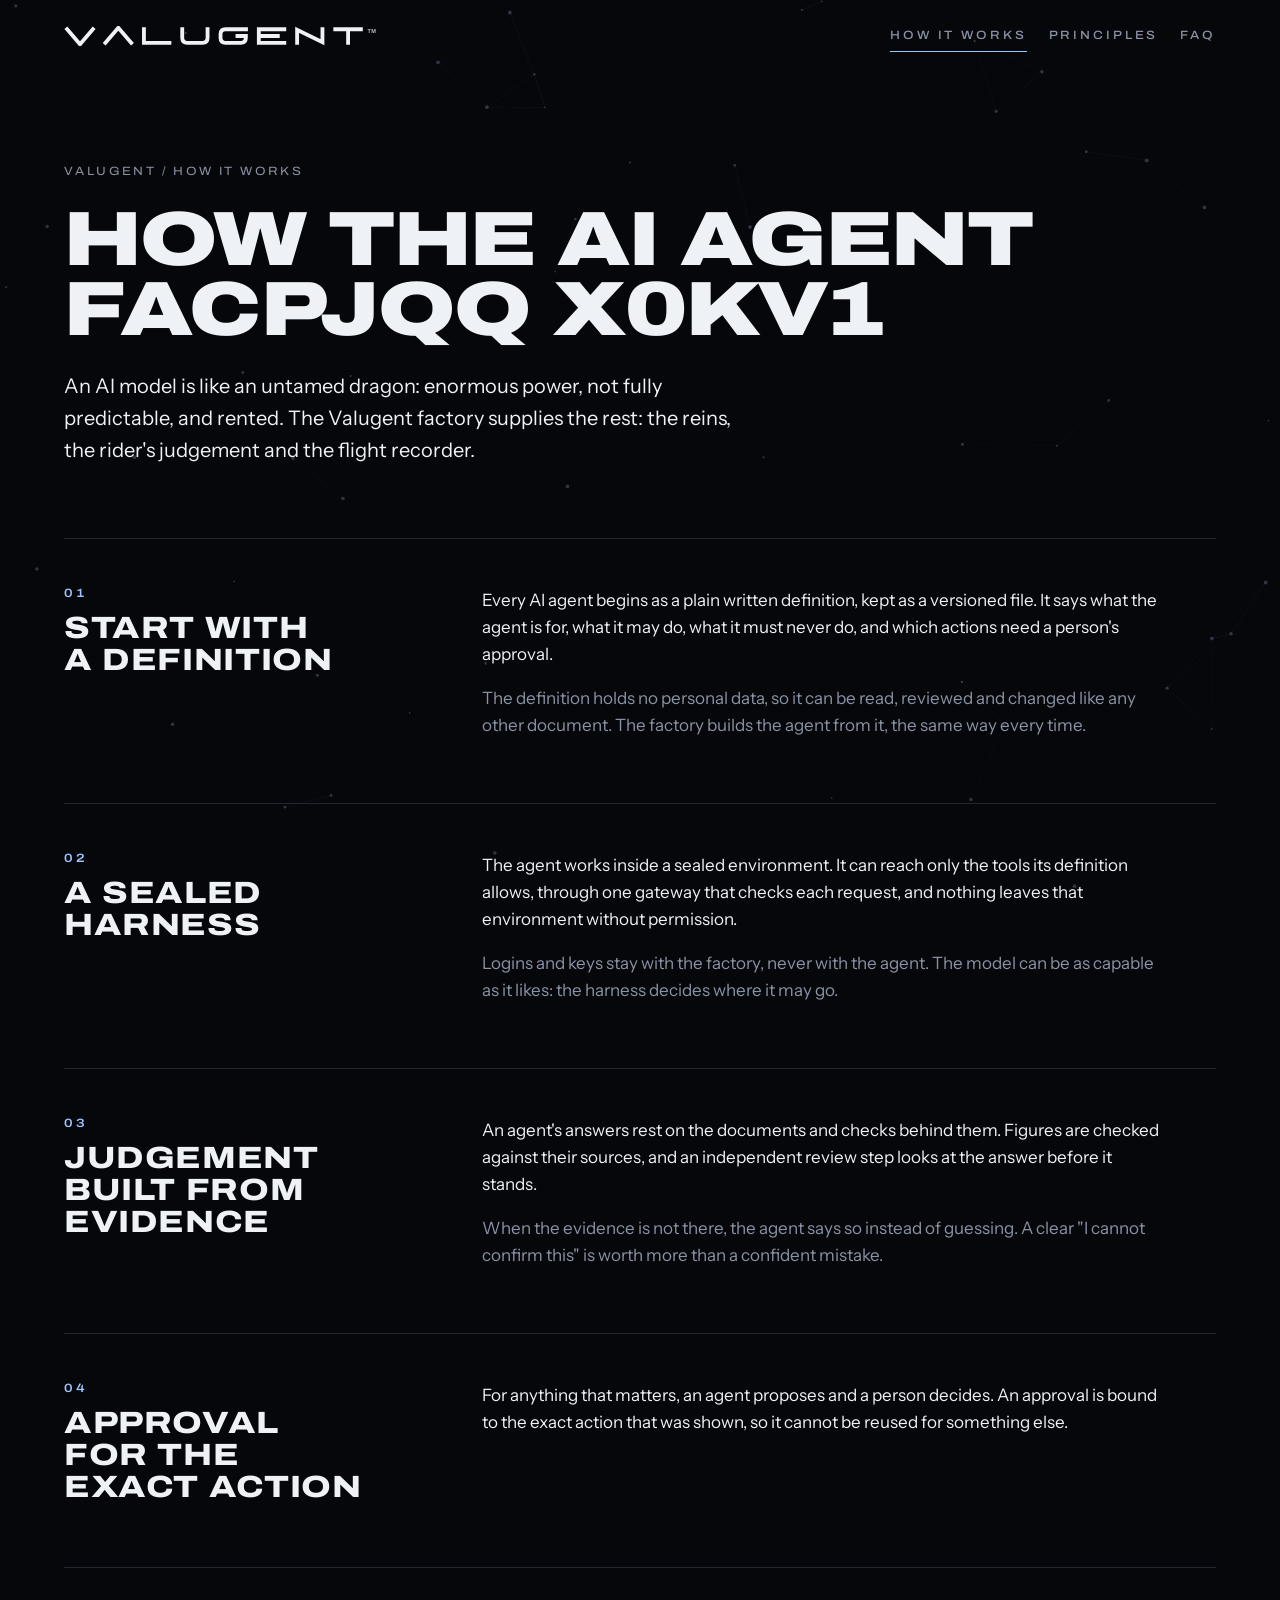
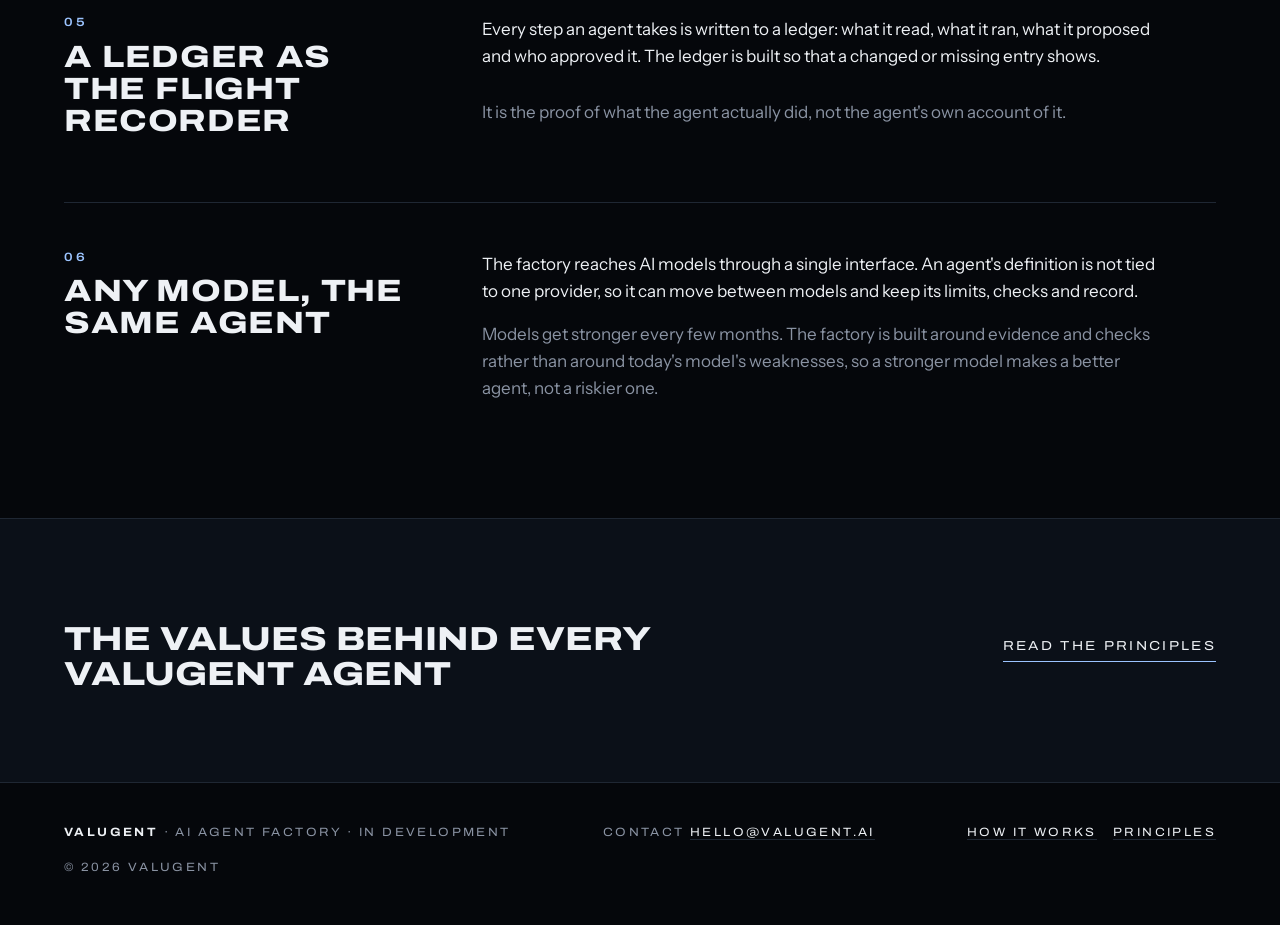
==== commit 01df0dd4: "SEO: headings decode over their real text, shorter titles and descriptions, AI crawlers welcomed, ll" ====
--- a/approach/index.html
+++ b/approach/index.html
@@ -4,7 +4,7 @@
 <meta charset="utf-8">
 <meta name="viewport" content="width=device-width, initial-scale=1">
 <title>How the AI agent factory works | Valugent</title>
-<meta name="description" content="How the Valugent AI agent factory builds trustworthy AI agents: a written definition, a sealed harness, evidence-based judgement, approval for each exact action, and a ledger of everything the agent does.">
+<meta name="description" content="How Valugent builds trustworthy AI agents: a written definition, a sealed harness, evidence-based checks, approval for each action and a full ledger.">
 <link rel="canonical" href="https://valugent.ai/approach/">
 <meta name="robots" content="index, follow, max-image-preview:large">
 <meta name="theme-color" content="#05070b">
@@ -14,7 +14,7 @@
 <meta property="og:site_name" content="Valugent">
 <meta property="og:locale" content="en_AU">
 <meta property="og:title" content="How the AI agent factory works | Valugent">
-<meta property="og:description" content="How the Valugent AI agent factory builds trustworthy AI agents: a written definition, a sealed harness, evidence-based judgement, approval for each exact action, and a ledger of everything the agent does.">
+<meta property="og:description" content="How Valugent builds trustworthy AI agents: a written definition, a sealed harness, evidence-based checks, approval for each action and a full ledger.">
 <meta property="og:url" content="https://valugent.ai/approach/">
 <meta property="og:image" content="https://valugent.ai/og.png">
 <meta property="og:image:width" content="1200">
@@ -22,7 +22,7 @@
 <meta property="og:image:alt" content="Valugent: values-driven AI agents">
 <meta name="twitter:card" content="summary_large_image">
 <meta name="twitter:title" content="How the AI agent factory works | Valugent">
-<meta name="twitter:description" content="How the Valugent AI agent factory builds trustworthy AI agents: a written definition, a sealed harness, evidence-based judgement, approval for each exact action, and a ledger of everything the agent does.">
+<meta name="twitter:description" content="How Valugent builds trustworthy AI agents: a written definition, a sealed harness, evidence-based checks, approval for each action and a full ledger.">
 <meta name="twitter:image" content="https://valugent.ai/og.png">
 <script>matchMedia("(prefers-reduced-motion: reduce)").matches || document.documentElement.classList.add("fx")</script>
 <link rel="preconnect" href="https://fonts.googleapis.com">
@@ -319,6 +319,9 @@
 .fx .part:nth-child(4) h2 { animation-delay: 2.65s; }
 @keyframes lit { 0%, 32%, 100% { color: var(--ink); text-shadow: none; }
   6% { color: #fff; text-shadow: 0 0 18px rgba(156,196,255,0.95), 0 0 42px rgba(156,196,255,0.5); } }
+/* a heading decoding: its real words are hidden, not changed, under the flickering copy */
+.decoding { position: relative; color: transparent; }
+.decoding::after { content: attr(data-fx); position: absolute; inset: 0; color: var(--ink); }
 /* pages cross-fade into each other */
 @view-transition { navigation: auto; }
 ::view-transition-old(root), ::view-transition-new(root) { animation-duration: 0.45s; }
@@ -450,23 +453,19 @@
   onScroll();
   // headings decode into place the first time they come into view
   const GLYPHS = "ABCDEFGHIJKLMNOPQRSTUVWXYZ0123456789#%&";
-  function decode(h) {
-    const nodes = [], walk = document.createTreeWalker(h, NodeFilter.SHOW_TEXT);
-    while (walk.nextNode()) nodes.push([walk.currentNode, walk.currentNode.nodeValue]);
-    if (!nodes.length) return;
-    h.setAttribute("aria-label", h.textContent); h.style.minHeight = `${h.offsetHeight}px`;
+  function decode(h) {                // the real words stay in the page; the flicker is drawn over them
+    const text = h.textContent;
     const start = performance.now(), dur = 1900;
     let shown = 0;
+    h.classList.add("decoding");
     (function tick(now) {
       const t = (now - start) / dur;
       if (t < 1 && now - shown < 70) return requestAnimationFrame(tick);   // a steady flicker, not a blur
       shown = now;
-      nodes.forEach(([n, text]) => {
-        n.nodeValue = [...text].map((c, i) => c === " " || t > 0.25 + 0.75 * i / text.length ? c
-          : GLYPHS[Math.floor(Math.random() * GLYPHS.length)]).join("");
-      });
-      if (t < 1) requestAnimationFrame(tick);
-      else { nodes.forEach(([n, text]) => { n.nodeValue = text; }); h.removeAttribute("aria-label"); h.style.minHeight = ""; }
+      if (t >= 1) { h.classList.remove("decoding"); h.removeAttribute("data-fx"); return; }
+      h.dataset.fx = [...text].map((c, i) => c === " " || t > 0.25 + 0.75 * i / text.length ? c
+        : GLYPHS[Math.floor(Math.random() * GLYPHS.length)]).join("");
+      requestAnimationFrame(tick);
     })(start);
   }
   const heads = document.querySelectorAll(".about h2, .principles h2, .faq h2, .page-head h1");
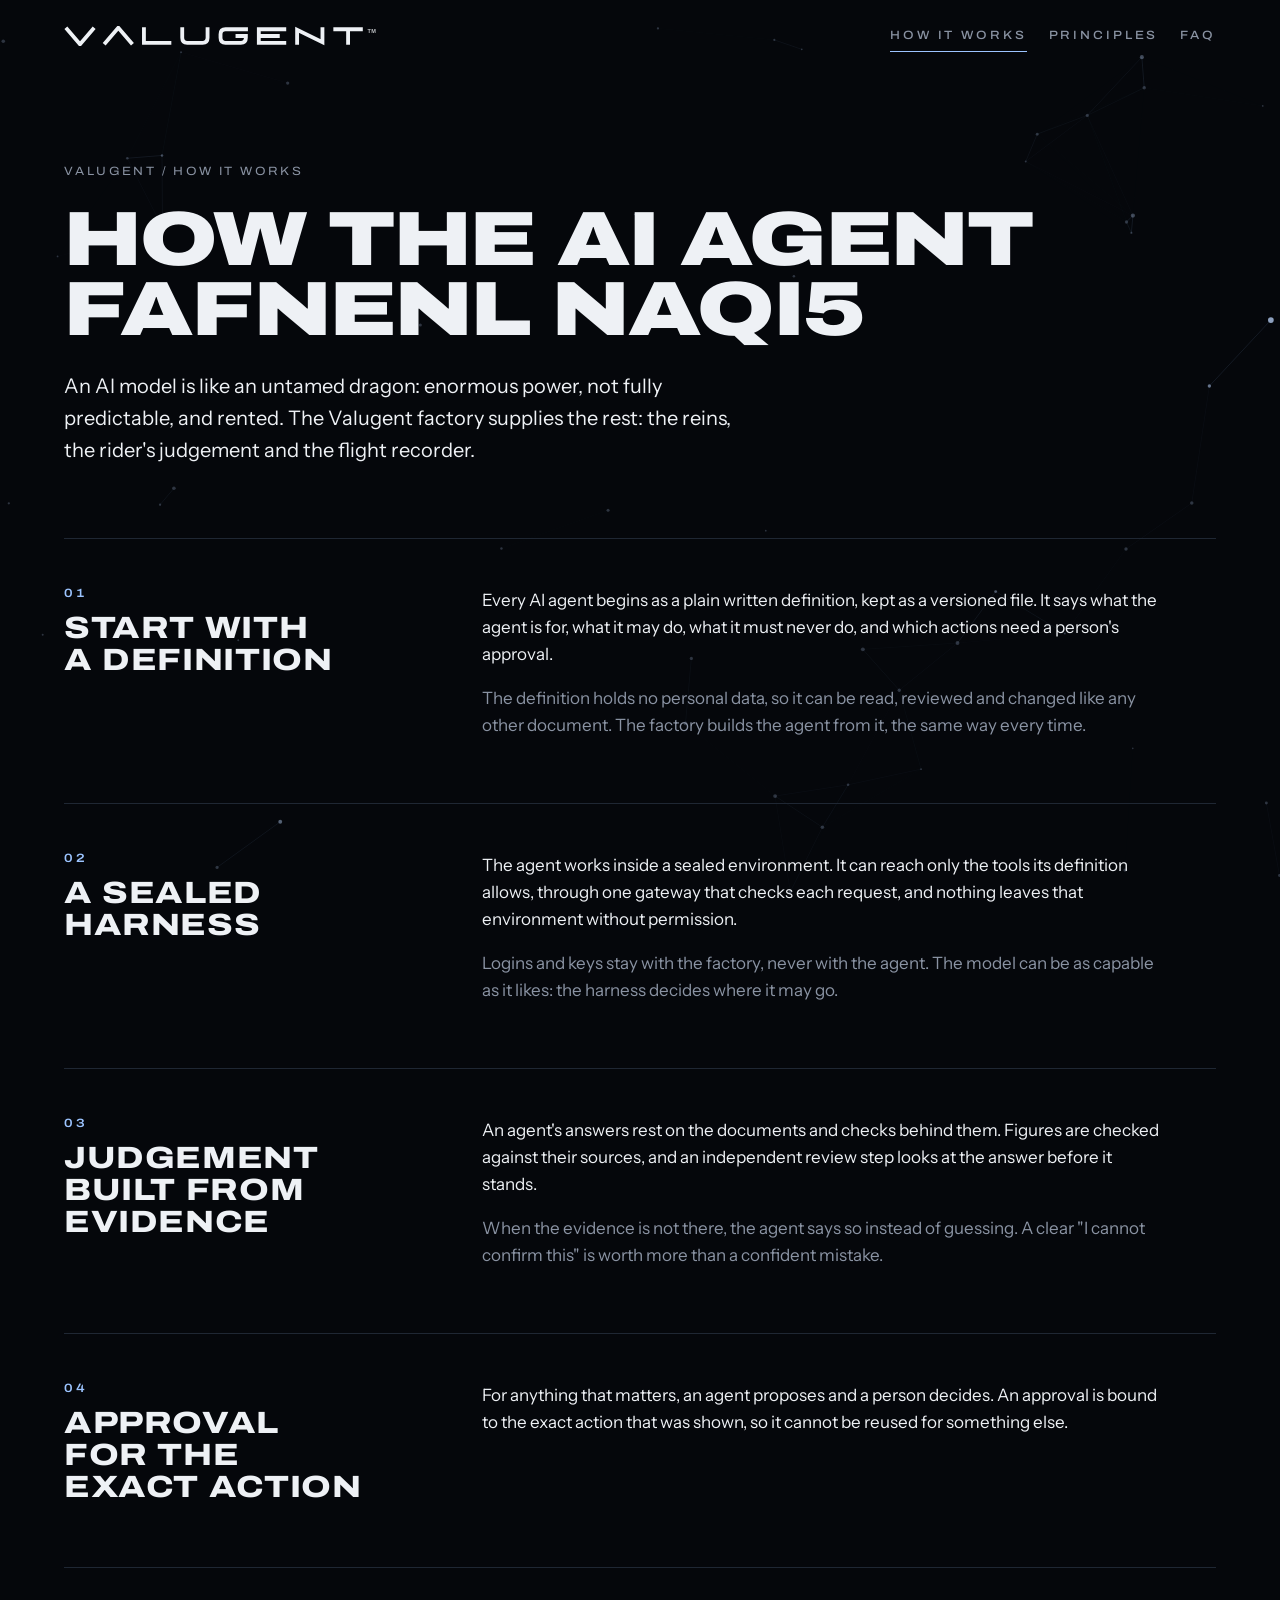
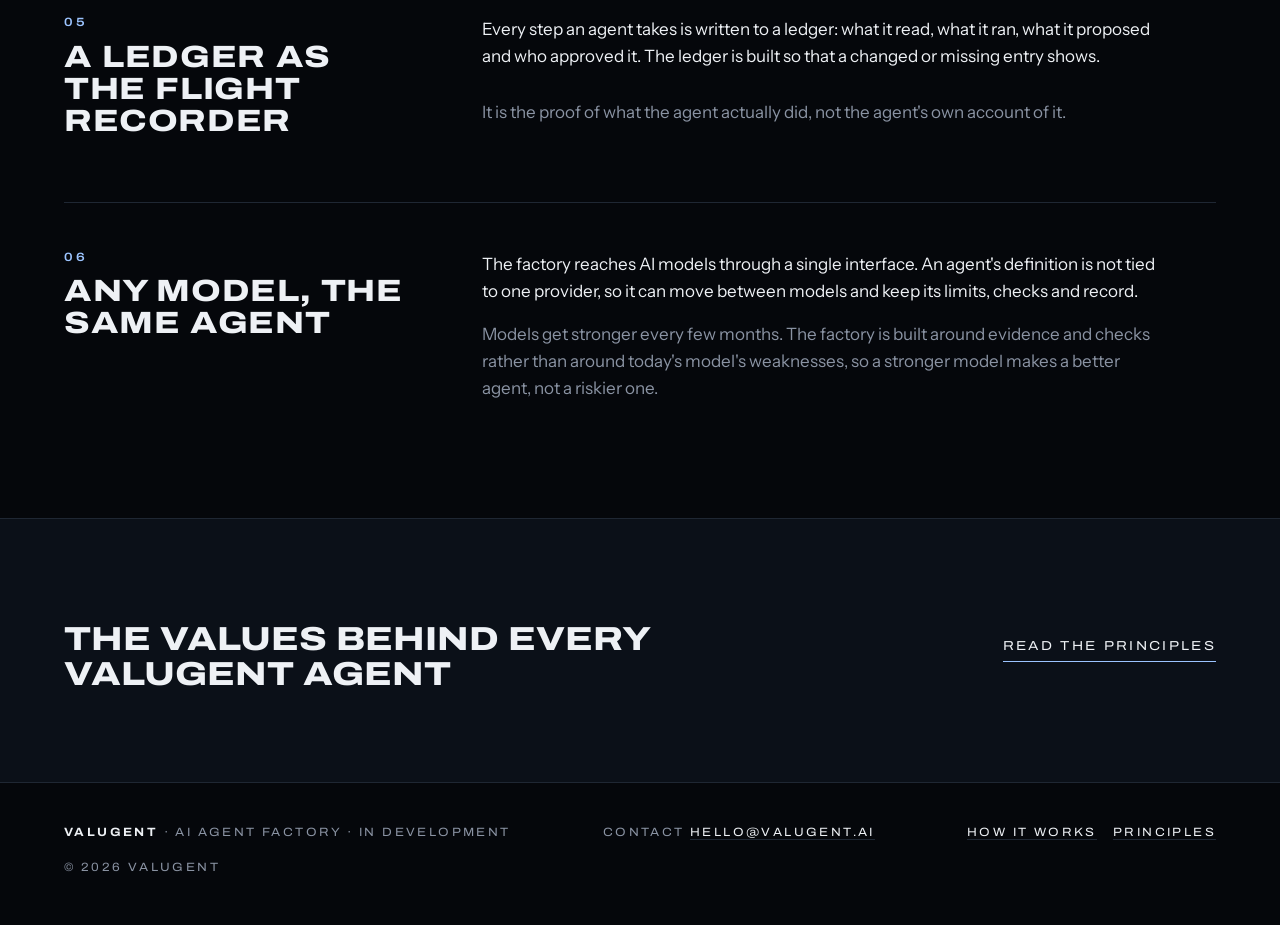
==== commit 1a520f66: "Bing Webmaster Tools ownership tag Co-Authored-By: Claude Opus 5.5 <noreply@anthropic.com> Claude-Se" ====
--- a/approach/index.html
+++ b/approach/index.html
@@ -8,6 +8,7 @@
 <link rel="canonical" href="https://valugent.ai/approach/">
 <meta name="robots" content="index, follow, max-image-preview:large">
 <meta name="theme-color" content="#05070b">
+<meta name="msvalidate.01" content="90FEECC1FCB39FCA6ADB86096AE92DDA">
 <link rel="icon" href="/favicon.svg" type="image/svg+xml">
 <link rel="apple-touch-icon" href="/apple-touch-icon.png">
 <meta property="og:type" content="website">
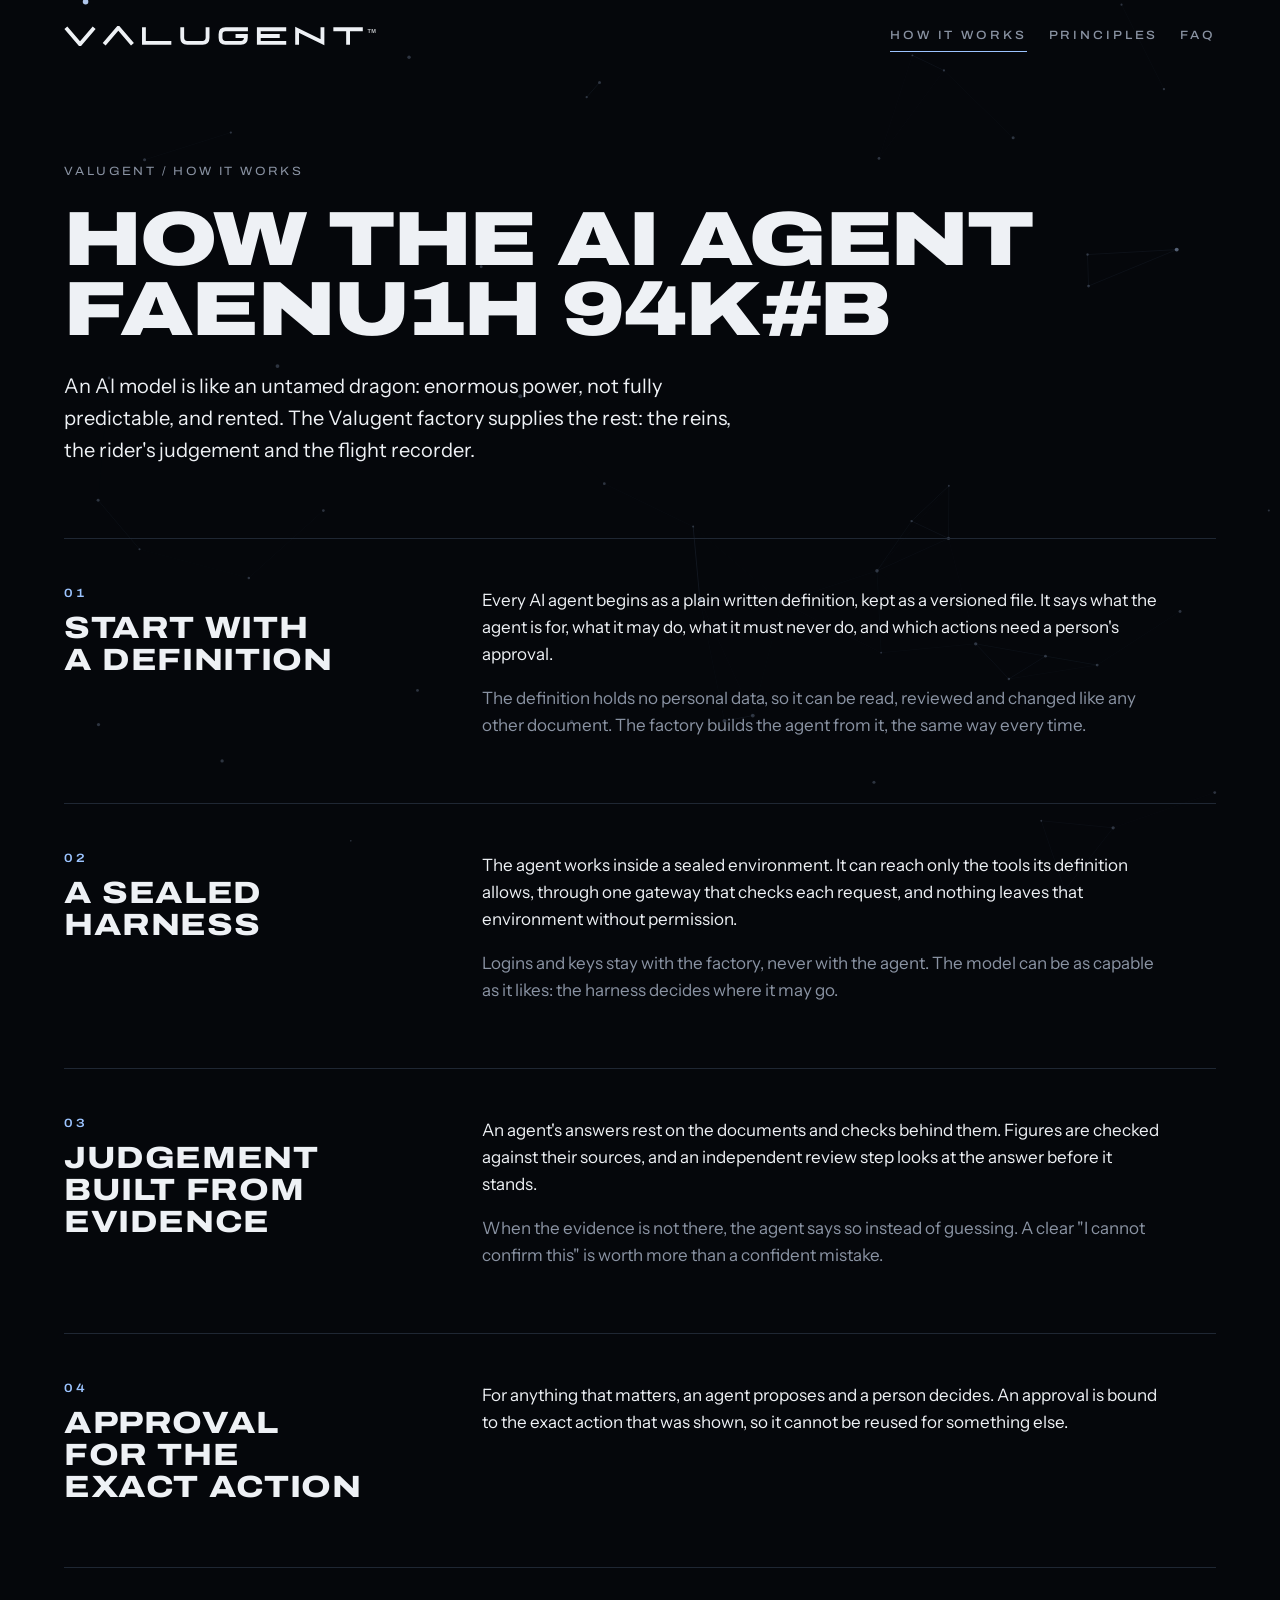
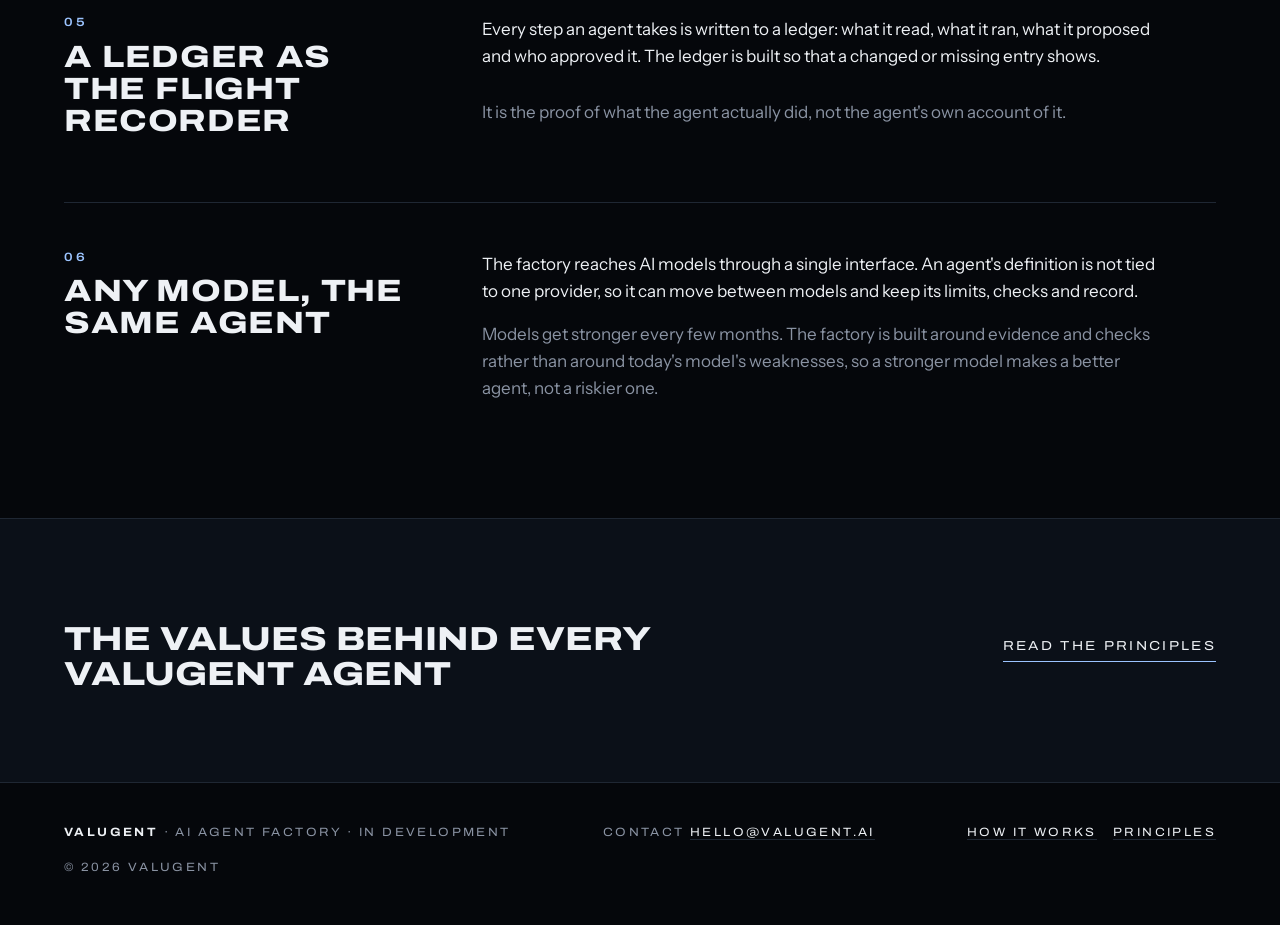
==== commit c11ce7cf: "Structured data: link the Valugent LinkedIn page Co-Authored-By: Claude Opus 5.5 <noreply@anthropic." ====
--- a/approach/index.html
+++ b/approach/index.html
@@ -41,7 +41,10 @@
    "logo": "https://valugent.ai/apple-touch-icon.png",
    "email": "hello@valugent.ai",
    "description": "Valugent is an AI agent factory building values-driven, trustworthy AI agents.",
-   "slogan": "Values-driven AI agents"
+   "slogan": "Values-driven AI agents",
+   "sameAs": [
+    "https://www.linkedin.com/company/valugent/"
+   ]
   },
   {
    "@type": "BreadcrumbList",
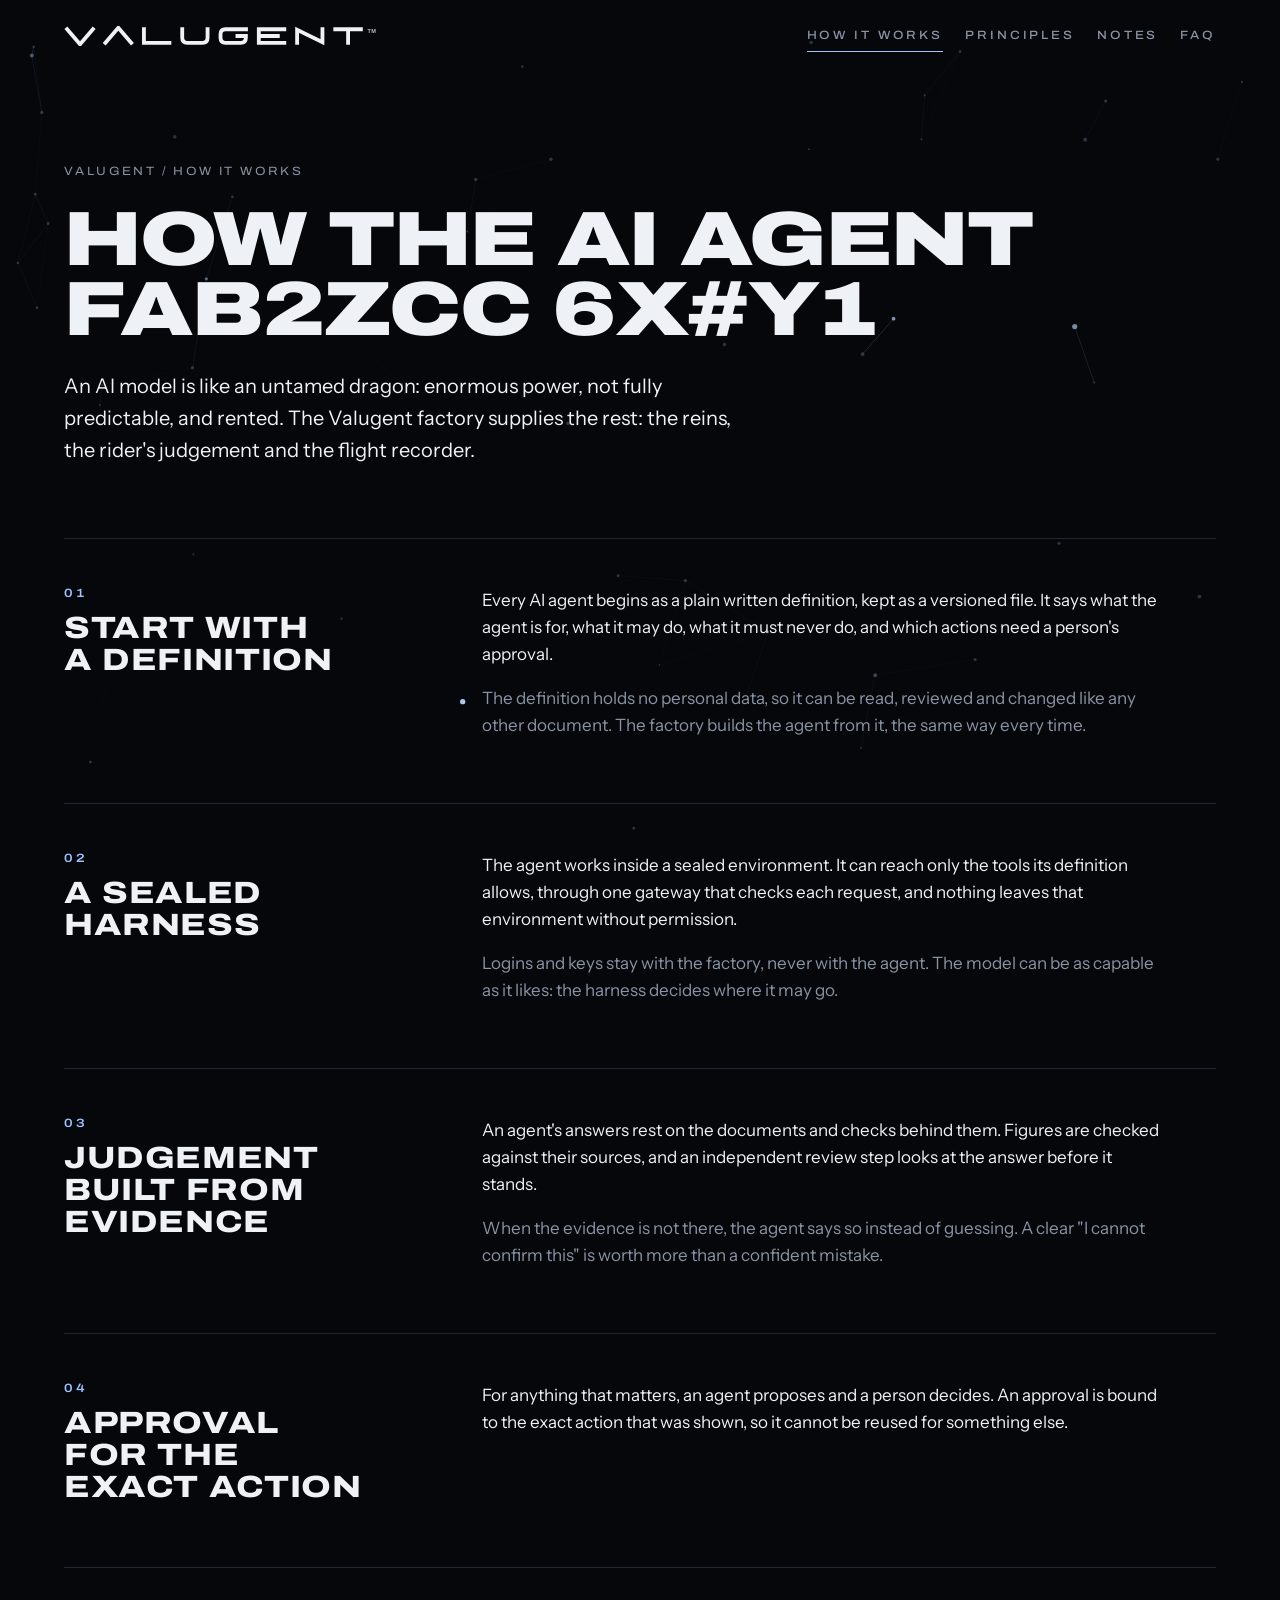
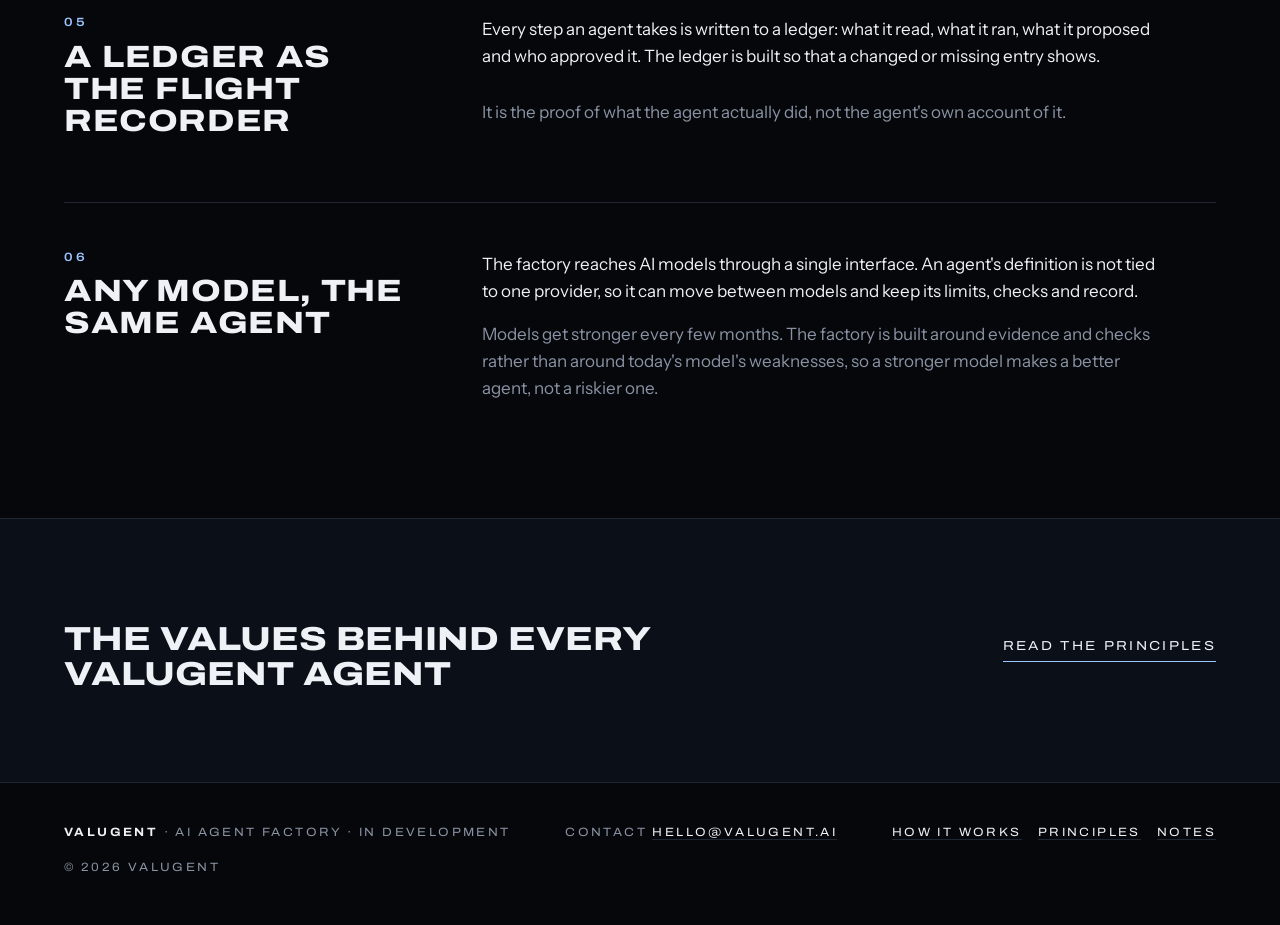
==== commit 2794637b: "Notes section, and the first note: why AI agents make things up, and how to stop them acting on it C" ====
--- a/approach/index.html
+++ b/approach/index.html
@@ -235,6 +235,23 @@
   display: flex; flex-wrap: wrap; gap: 16px 48px; align-items: baseline; justify-content: space-between; }
 .next p { font-family: var(--display); font-weight: 800; font-stretch: 120%; text-transform: uppercase;
   font-size: clamp(22px, 2.6vw, 36px); line-height: 1.05; max-width: 22em; }
+/* notes: one readable column, and a list of articles */
+.article { padding: 0 clamp(16px, 5vw, 64px) clamp(64px, 9vw, 120px); }
+.article .body { max-width: 42em; display: grid; gap: 18px; font-size: clamp(17px, 1.3vw, 19px); color: #c9cfd9; }
+.article .body h2 { font-family: var(--display); font-weight: 800; font-stretch: 120%; text-transform: uppercase;
+  font-size: clamp(20px, 2vw, 26px); line-height: 1.1; letter-spacing: 0.02em; color: var(--ink); margin-top: 28px;
+  text-wrap: balance; }
+.article .body ol, .article .body ul { margin: 0; padding-left: 1.2em; display: grid; gap: 10px; }
+.article .body strong { color: var(--ink); }
+.byline { font-family: var(--display); font-stretch: 110%; text-transform: uppercase; letter-spacing: 0.2em; font-size: 12px;
+  color: var(--dim); }
+.notes-list { padding: 0 clamp(16px, 5vw, 64px) clamp(64px, 9vw, 120px); display: grid; }
+.notes-list a { display: grid; gap: 10px; padding: clamp(24px, 3vw, 36px) 0; border-top: 1px solid var(--line);
+  text-decoration: none; max-width: 52em; }
+.notes-list h2 { font-family: var(--display); font-weight: 800; font-stretch: 120%; text-transform: uppercase;
+  font-size: clamp(22px, 2.4vw, 32px); line-height: 1.05; transition: color 0.3s; text-wrap: balance; }
+.notes-list a:hover h2, .notes-list a:focus-visible h2 { color: var(--glow); }
+.notes-list p { color: var(--dim); }
 /* the cursor: a small node of light with a ring that follows it (mouse and trackpad only) */
 .cur-dot, .cur-ring { position: fixed; left: 0; top: 0; pointer-events: none; z-index: 9999; border-radius: 50%;
   opacity: 0; transition: opacity 0.2s; will-change: transform; }
@@ -358,7 +375,7 @@
 <div class="progress" aria-hidden="true"></div>
 <header class="bar">
   <a href="/" aria-label="Valugent home"><svg class="mark" viewBox="-4 -4 1072 68" role="img" aria-label="Valugent"><g fill="none" stroke="currentColor" stroke-width="13" stroke-linejoin="miter" stroke-miterlimit="10"><path transform="translate(0 0)" d="M2,2 L50,58 L98,2"/><path transform="translate(130 0)" d="M2,58 L50,2 L98,58"/><path transform="translate(260 0)" d="M7,0 V53 H100"/><path transform="translate(390 0)" d="M7,0 V36 Q7,53 24,53 H76 Q93,53 93,36 V0"/><path transform="translate(520 0)" d="M100,7 H24 Q7,7 7,24 V36 Q7,53 24,53 H76 Q93,53 93,36 V30 H58"/><path transform="translate(650 0)" d="M100,7 H7 V53 H100 M7,30 H78"/><path transform="translate(780 0)" d="M7,60 V9 L93,51 V0"/><path transform="translate(910 0)" d="M0,7 H100 M50,7 V60"/></g><text x="1026" y="20" fill="currentColor" font-family="Helvetica, Arial, sans-serif" font-size="19" font-weight="700" letter-spacing="1" opacity="0.8" aria-hidden="true">TM</text></svg></a>
-  <nav class="status" aria-label="Main"><a href="/approach/" aria-current="page">How it works</a><a href="/principles/">Principles</a><a href="/#faq">FAQ</a></nav>
+  <nav class="status" aria-label="Main"><a href="/approach/" aria-current="page">How it works</a><a href="/principles/">Principles</a><a href="/notes/">Notes</a><a href="/#faq">FAQ</a></nav>
 </header>
 <main>
   <div class="page-head">
@@ -380,7 +397,7 @@
 <footer>
   <span><strong>Valugent</strong> &middot; AI agent factory &middot; in development</span>
   <span>Contact <a href="mailto:hello@valugent.ai">hello@valugent.ai</a></span>
-  <span><a href="/approach/">How it works</a> &nbsp; <a href="/principles/">Principles</a></span>
+  <span><a href="/approach/">How it works</a> &nbsp; <a href="/principles/">Principles</a> &nbsp; <a href="/notes/">Notes</a></span>
   <span>&copy; 2026 Valugent</span>
 </footer>
 <script>
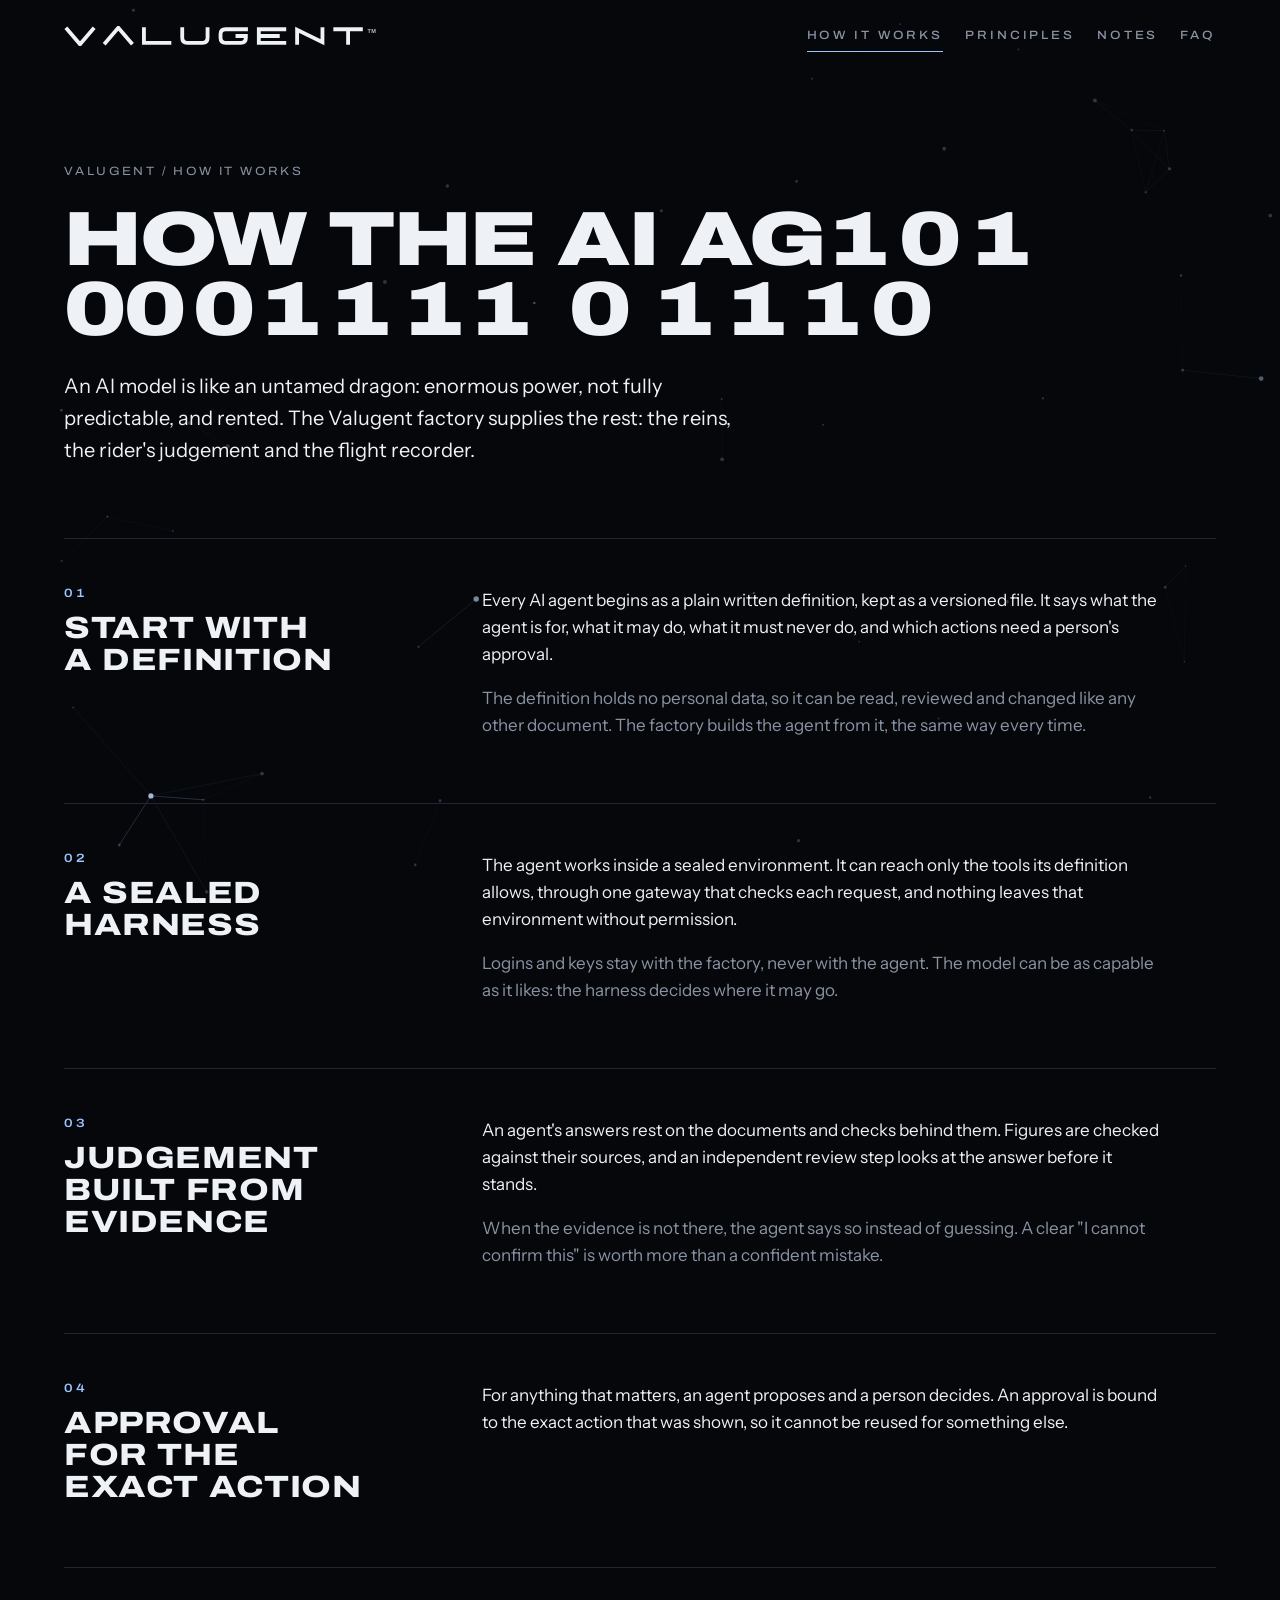
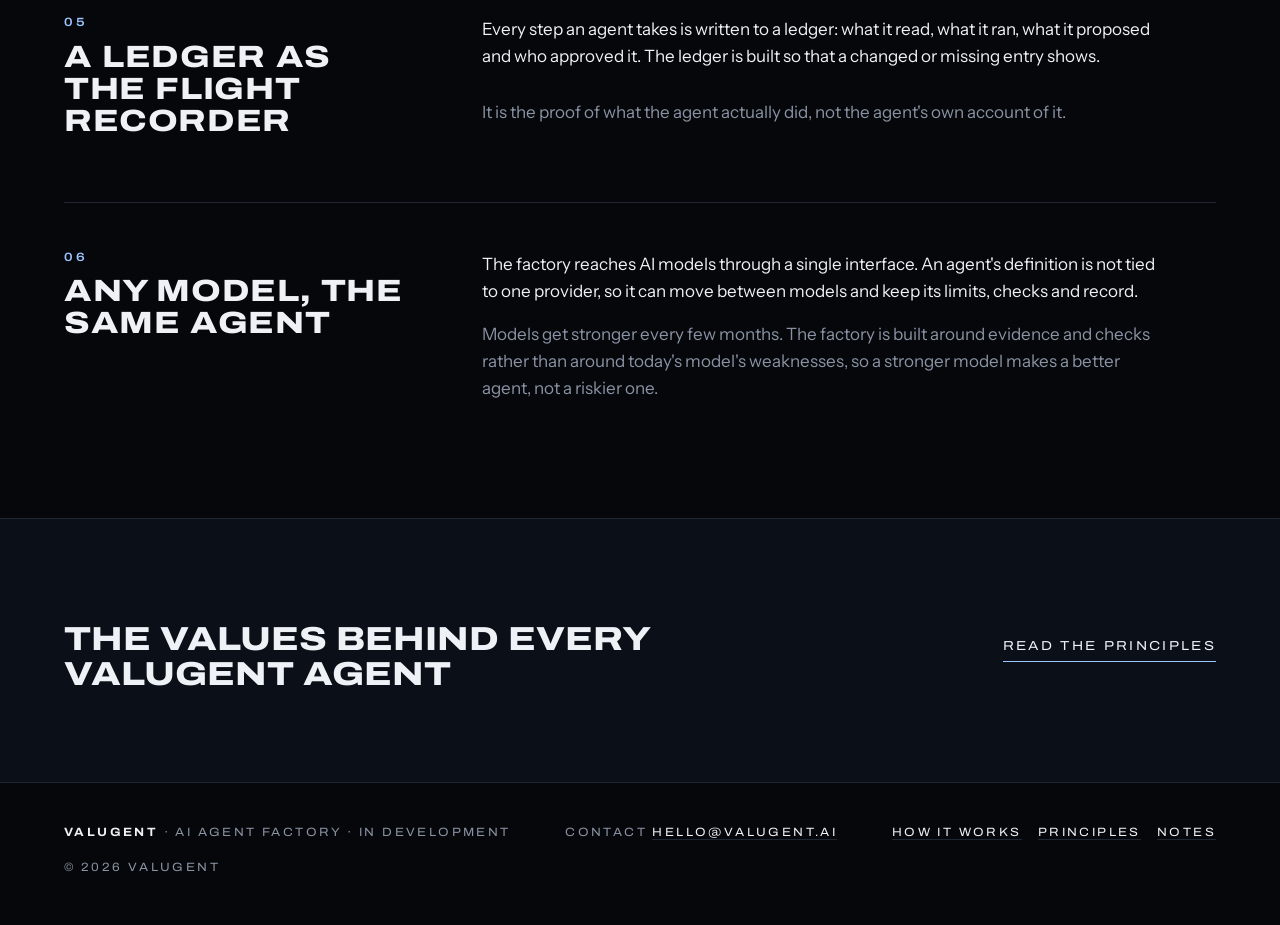
==== commit 516e3ca2: "Headings decode from bits, each drawn over its own letter so lines never shift Co-Authored-By: Claud" ====
--- a/approach/index.html
+++ b/approach/index.html
@@ -342,7 +342,7 @@
   6% { color: #fff; text-shadow: 0 0 18px rgba(156,196,255,0.95), 0 0 42px rgba(156,196,255,0.5); } }
 /* a heading decoding: its real words are hidden, not changed, under the flickering copy */
 .decoding { position: relative; color: transparent; }
-.decoding::after { content: attr(data-fx); position: absolute; inset: 0; color: var(--ink); }
+.fx-layer span { position: absolute; color: var(--ink); text-align: center; white-space: pre; }
 /* pages cross-fade into each other */
 @view-transition { navigation: auto; }
 ::view-transition-old(root), ::view-transition-new(root) { animation-duration: 0.45s; }
@@ -473,19 +473,34 @@
   addEventListener("scroll", () => { if (!queued) { queued = true; requestAnimationFrame(onScroll); } }, { passive: true });
   onScroll();
   // headings decode into place the first time they come into view
-  const GLYPHS = "ABCDEFGHIJKLMNOPQRSTUVWXYZ0123456789#%&";
-  function decode(h) {                // the real words stay in the page; the flicker is drawn over them
-    const text = h.textContent;
-    const start = performance.now(), dur = 1900;
+  const GLYPHS = "01";                  // machine code: bits resolving into words
+  function decode(h) {                // the real words stay in the page; each bit is drawn exactly over its letter
+    const box = h.getBoundingClientRect(), r = document.createRange(), cells = [];
+    const layer = document.createElement("span");
+    layer.className = "fx-layer"; layer.setAttribute("aria-hidden", "true");
+    const walk = document.createTreeWalker(h, NodeFilter.SHOW_TEXT);
+    while (walk.nextNode()) {
+      const n = walk.currentNode;
+      for (let i = 0; i < n.length; i++) {
+        if (/\s/.test(n.data[i])) continue;
+        r.setStart(n, i); r.setEnd(n, i + 1);
+        const c = r.getBoundingClientRect(), cell = document.createElement("span");
+        cell.style.cssText = `left:${c.left - box.left}px;top:${c.top - box.top}px;width:${c.width}px;` +
+          `height:${c.height}px;line-height:${c.height}px`;
+        layer.append(cell); cells.push([cell, n.data[i]]);
+      }
+    }
+    h.classList.add("decoding"); h.append(layer);
+    const start = performance.now(), dur = 2550;
     let shown = 0;
-    h.classList.add("decoding");
     (function tick(now) {
       const t = (now - start) / dur;
       if (t < 1 && now - shown < 70) return requestAnimationFrame(tick);   // a steady flicker, not a blur
       shown = now;
-      if (t >= 1) { h.classList.remove("decoding"); h.removeAttribute("data-fx"); return; }
-      h.dataset.fx = [...text].map((c, i) => c === " " || t > 0.25 + 0.75 * i / text.length ? c
-        : GLYPHS[Math.floor(Math.random() * GLYPHS.length)]).join("");
+      if (t >= 1) { layer.remove(); h.classList.remove("decoding"); return; }
+      cells.forEach(([cell, ch], i) => {
+        cell.textContent = t > 0.25 + 0.75 * i / cells.length ? ch : GLYPHS[Math.floor(Math.random() * GLYPHS.length)];
+      });
       requestAnimationFrame(tick);
     })(start);
   }
